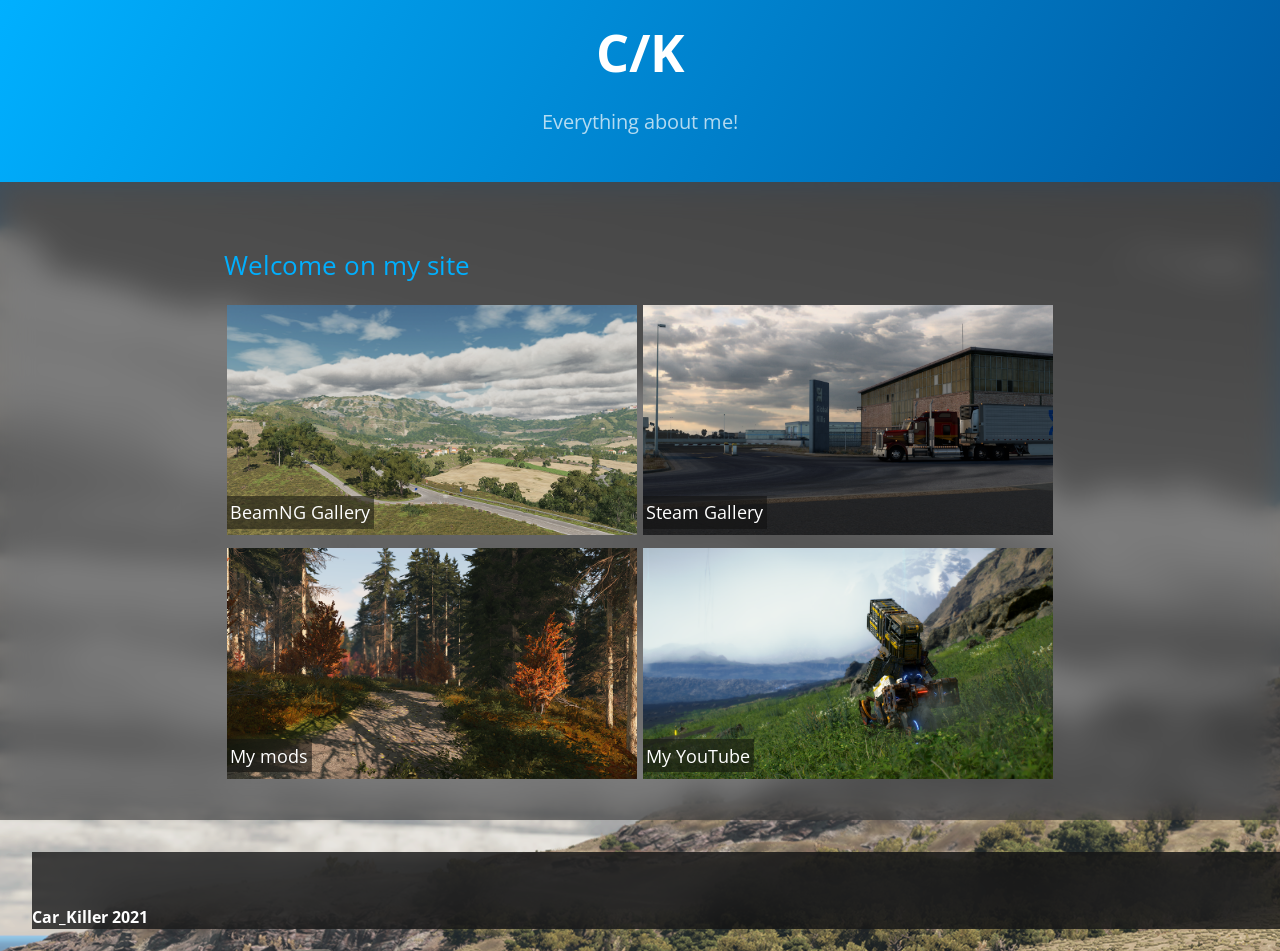
==== index.html @ ed6a1808 "Update index.html" ====
<!DOCTYPE html>
<html>

<head>
  <meta http-equiv="Content-Type" content="text/html; charset=UTF-8">
  <!-- Begin Jekyll SEO tag v2.5.0
   <script src="./main.js"></script>-->
  <title>Ｃ／Ｋ</title>
  <script type="application/ld+json">
    {
      "@type": "WebSite",
      "url": "https://przemekwolw.github.io/",
      "headline": "Welcome on my site (WIP)",
      "name": "przemekwolw.github.io",
      "@context": "http://schema.org"
    }
  </script>
  <!-- End Jekyll SEO tag -->
  <meta name="viewport" content="width=device-width, initial-scale=1">
  <meta name="theme-color" content="#157878">
  <link rel="stylesheet" href="./style.css">
</head>

<body style="background-image: url('screenshot_2021-02-10_12-44-31.png');">
  <section class="page-header">
    <h1 class="project-name" style="">C/K</h1>
    <h2 class="project-tagline">Everything about me!</h2>
  </section>
  <div class="py-5" style="background: #1f1f1f83; backdrop-filter: blur(15px) grayscale(100%);"
    <div class="container">
      <div class="row h-100">
        <div class="col-md-32">
          <section class="main-content">
            <h2 id="welcome-on-my-site-wip" style="">Welcome on my site</h2>
			<div class="gall">
            <div class="c1" style="">
              <a class="portfolio-item" target="_blank" href="https://imgur.com/gallery/5ykHV9K">
			  <div class="content-wrapper">
                <img class="img-fluid d-block" src="beamng.png" style="" alt="">
				<div class="text1">
				<h4 style="backdrop-filter: blur(25px); background-color:rgba(13, 13, 13, 0.5); padding:0.2rem 0.2rem;"class="w-25"><span style="color:white">BeamNG Gallery</span></h4>
				</div>
				</div>
              </a>
			  </div>
			  <div class="c2" style="">
              <a class="portfolio-item" target="_blank" href="https://steamcommunity.com/id/przemekwolw/screenshots/">
			  <div class="content-wrapper">
				<img class="img-fluid d-block" src="ats_20210221_112316_00.png" style="" alt="">
				<div class="text2">
					<h4 style="backdrop-filter: blur(25px); background-color:rgba(13, 13, 13, 0.5); padding:0.2rem 0.2rem;" class="w-24"><span style="color:white">Steam Gallery</span></h4>
			  </div>
			  </div>
			 </div>
			 </a>
			 <div class="c3" style="">
              <a class="portfolio-item" target="_blank" href="https://www.beamng.com/resources/authors/car_killer.27522/">
			  <div class="content-wrapper">
				<img class="img-fluid d-block" src="mods.png" style="" alt="">
				<div class="text3">
					<h4 style="backdrop-filter: blur(25px); background-color:rgba(13, 13, 13, 0.5); padding:0.2rem 0.2rem;" class="w-23"><span style="color:white">My mods</span></h4>
			  </div>
			  </div>
			 </div>
			 </a>
			 <div class="c4" style="">
              <a class="portfolio-item" target="_blank" href="https://www.youtube.com/carkiller">
			  <div class="content-wrapper">
				<img class="img-fluid d-block" src="Death%20Stranding%20Screenshot%202021.01.03%20-%2015.22.25.98.png" style="" alt="">
				<div class="text4">
					<h4 style="backdrop-filter: blur(25px); background-color:rgba(13, 13, 13, 0.5); padding:0.2rem 0.2rem;" class="w-22"><span style="color:white">My YouTube</span></h4>
			  </div>
			  </div>
			 </div>
			 </a>
			 </div>
            </div>
          </section>
        </div>
      </div>
    </div>
  </div>
  <div class="site-footer" style="backdrop-filter: blur(25px) grayscale(100%); background-color:rgba(13, 13, 13, 0.75);">
        <h4>Car_Killer 2021</h4>
      </div>
</body>

</html>
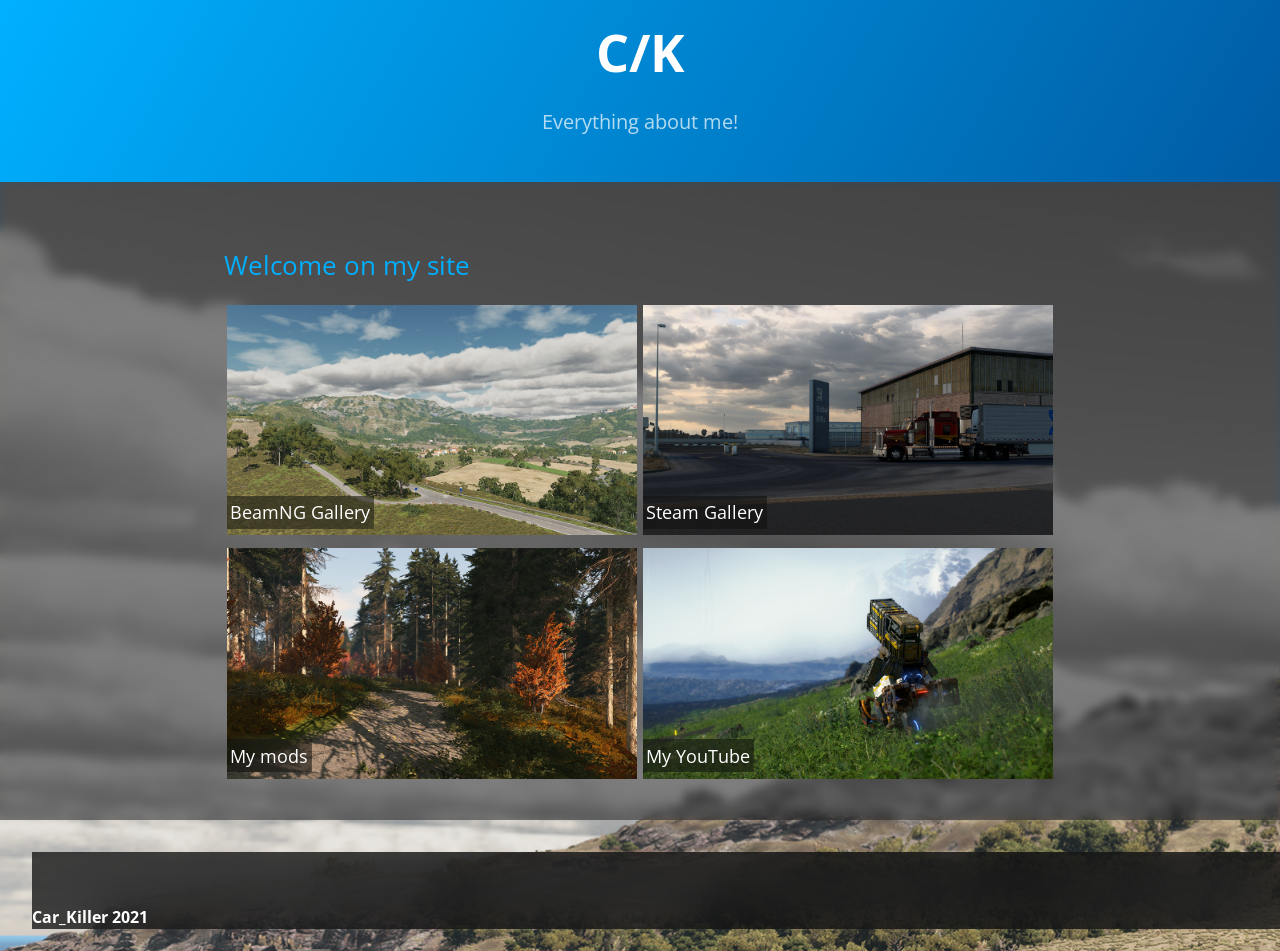
==== commit 2d558716: "Update index.html" ====
--- a/index.html
+++ b/index.html
@@ -26,7 +26,7 @@
     <h1 class="project-name" style="">C/K</h1>
     <h2 class="project-tagline">Everything about me!</h2>
   </section>
-  <div class="py-5" style="background: #1f1f1f83; backdrop-filter: blur(15px) grayscale(100%);"
+  <div class="py-5" style="background: #1f1f1f83; backdrop-filter: blur(5px) grayscale(100%);">
     <div class="container">
       <div class="row h-100">
         <div class="col-md-32">
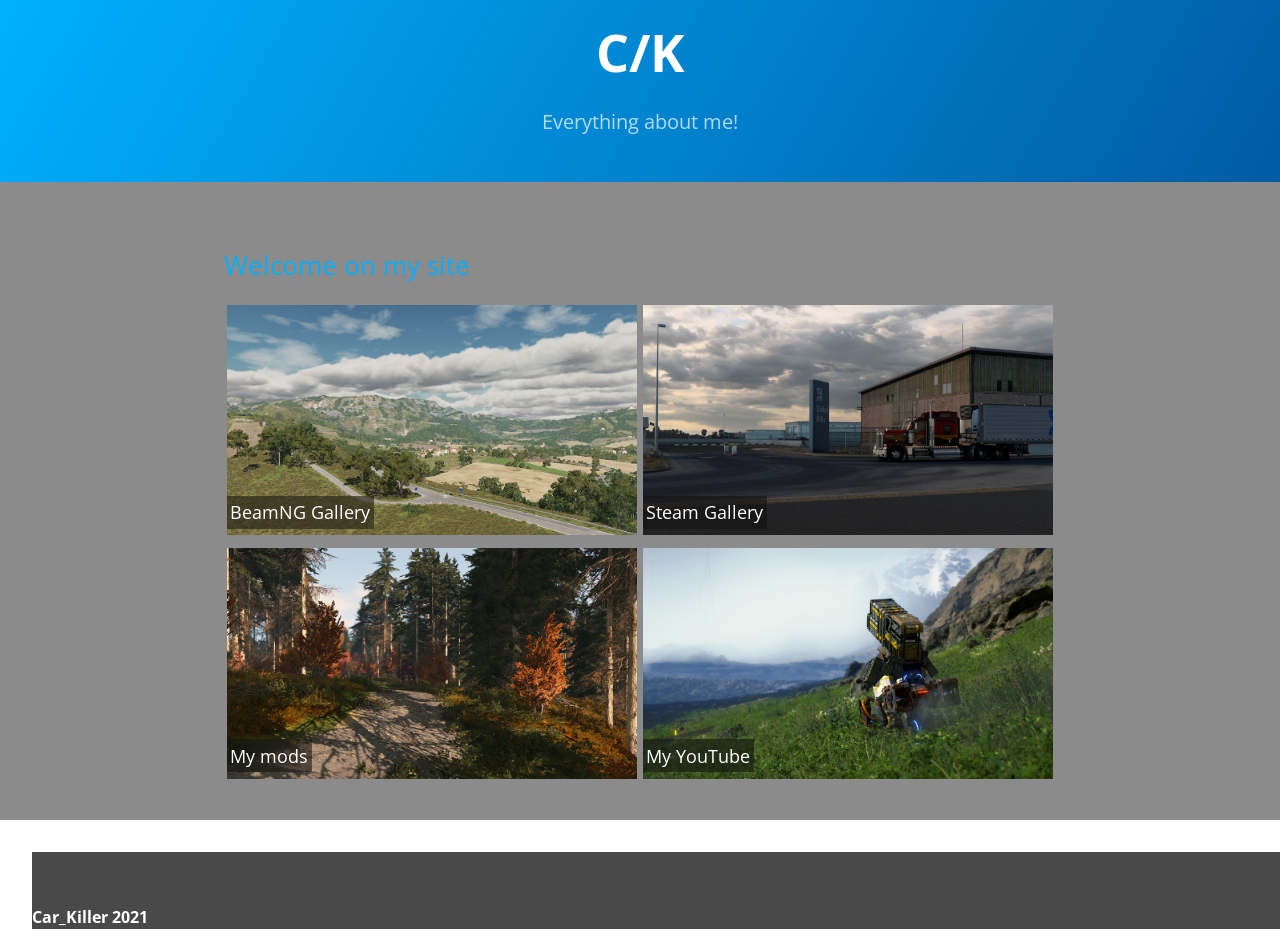
==== commit 0f813c7f: "Update index.html" ====
--- a/index.html
+++ b/index.html
@@ -21,12 +21,12 @@
   <link rel="stylesheet" href="./style.css">
 </head>
 
-<body style="background-image: url('screenshot_2021-02-10_12-44-31.png');">
+<body>
   <section class="page-header">
     <h1 class="project-name" style="">C/K</h1>
     <h2 class="project-tagline">Everything about me!</h2>
   </section>
-  <div class="py-5" style="background: #1f1f1f83; backdrop-filter: blur(5px) grayscale(100%);">
+  <div class="py-5" style="background-image: url('screenshot_2021-02-10_12-44-31.png'); background: #1f1f1f83; backdrop-filter: blur(5px) grayscale(100%);">
     <div class="container">
       <div class="row h-100">
         <div class="col-md-32">
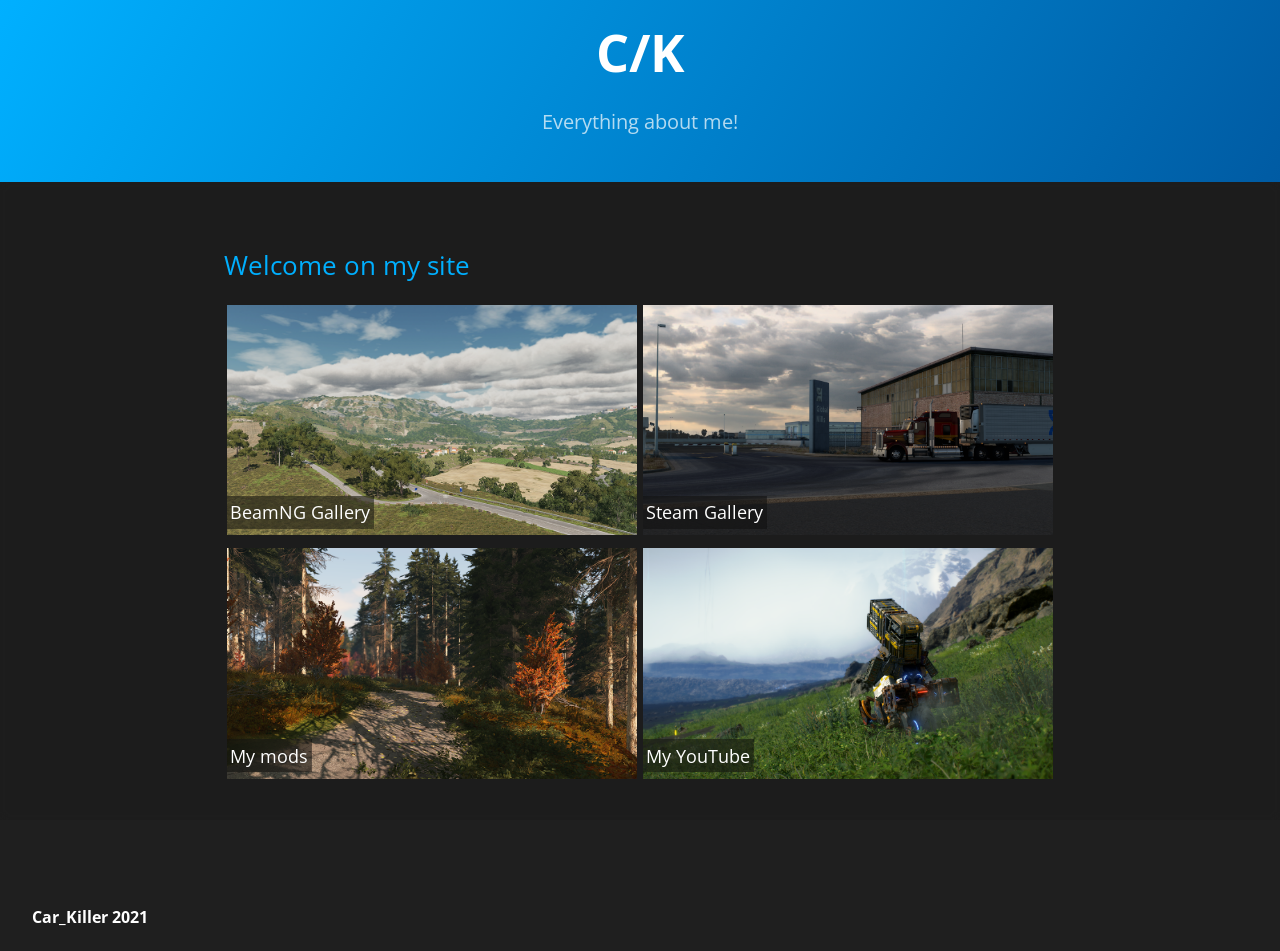
==== commit 7999fa79: "Update index.html" ====
--- a/index.html
+++ b/index.html
@@ -21,13 +21,13 @@
   <link rel="stylesheet" href="./style.css">
 </head>
 
-<body>
+<body style="background: #1f1f1f">
   <section class="page-header">
     <h1 class="project-name" style="">C/K</h1>
     <h2 class="project-tagline">Everything about me!</h2>
   </section>
   <div class="py-5" style="background-image: url('screenshot_2021-02-10_12-44-31.png'); background: #1f1f1f83; backdrop-filter: blur(5px) grayscale(100%);">
-    <div class="container">
+    <div class="container" style="background: #1f1f1f83; backdrop-filter: blur(5px) grayscale(100%);">
       <div class="row h-100">
         <div class="col-md-32">
           <section class="main-content">
@@ -80,7 +80,7 @@
       </div>
     </div>
   </div>
-  <div class="site-footer" style="backdrop-filter: blur(25px) grayscale(100%); background-color:rgba(13, 13, 13, 0.75);">
+  <div class="site-footer">
         <h4>Car_Killer 2021</h4>
       </div>
 </body>
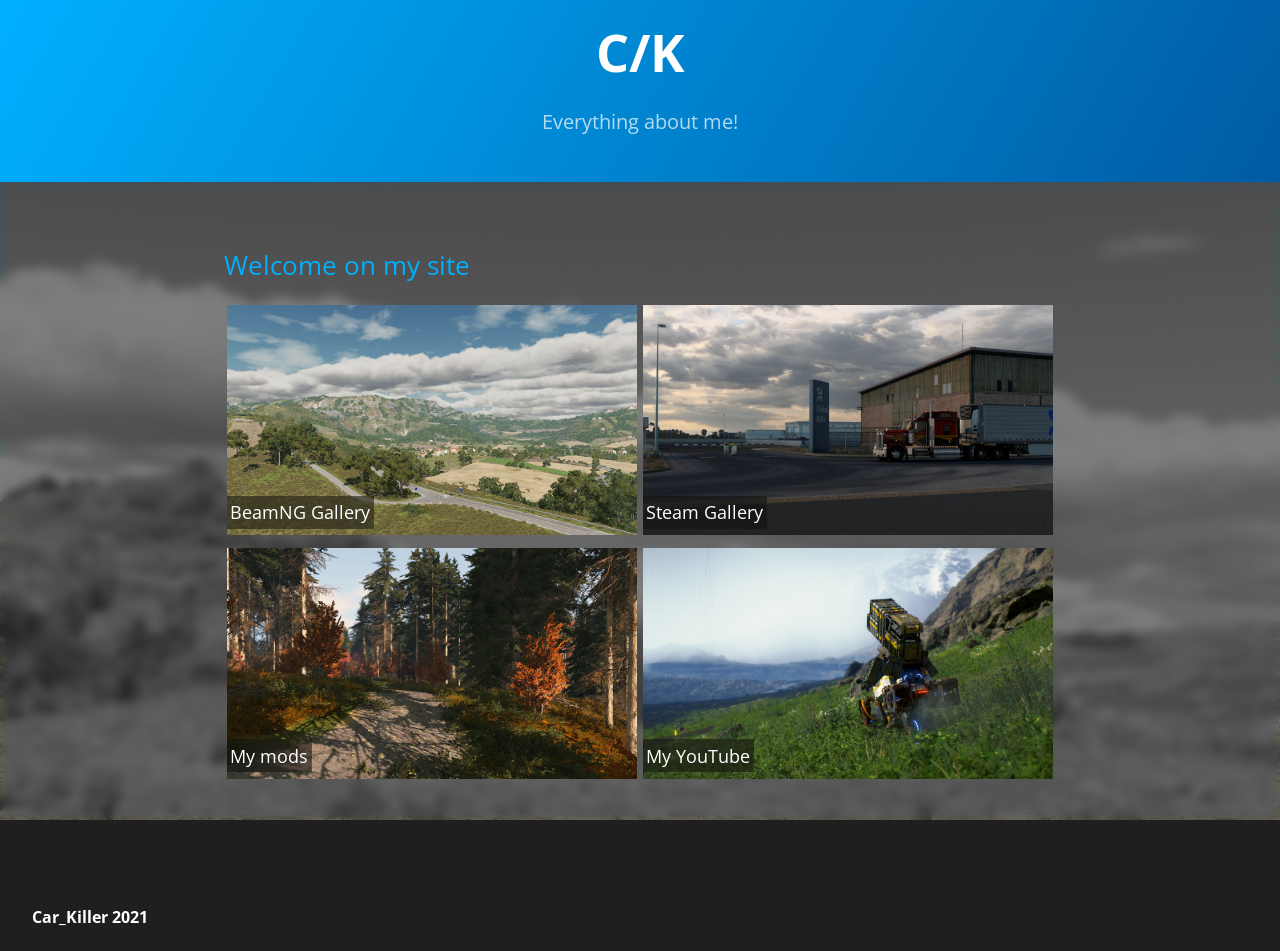
==== commit 5b7173c0: "Update index.html" ====
--- a/index.html
+++ b/index.html
@@ -26,7 +26,7 @@
     <h1 class="project-name" style="">C/K</h1>
     <h2 class="project-tagline">Everything about me!</h2>
   </section>
-  <div class="py-5" style="background-image: url('screenshot_2021-02-10_12-44-31.png'); background: #1f1f1f83; backdrop-filter: blur(5px) grayscale(100%);">
+  <div class="py-5" style="background-image: url('screenshot_2021-02-10_12-44-31.png'); background-position: center;">
     <div class="container" style="background: #1f1f1f83; backdrop-filter: blur(5px) grayscale(100%);">
       <div class="row h-100">
         <div class="col-md-32">
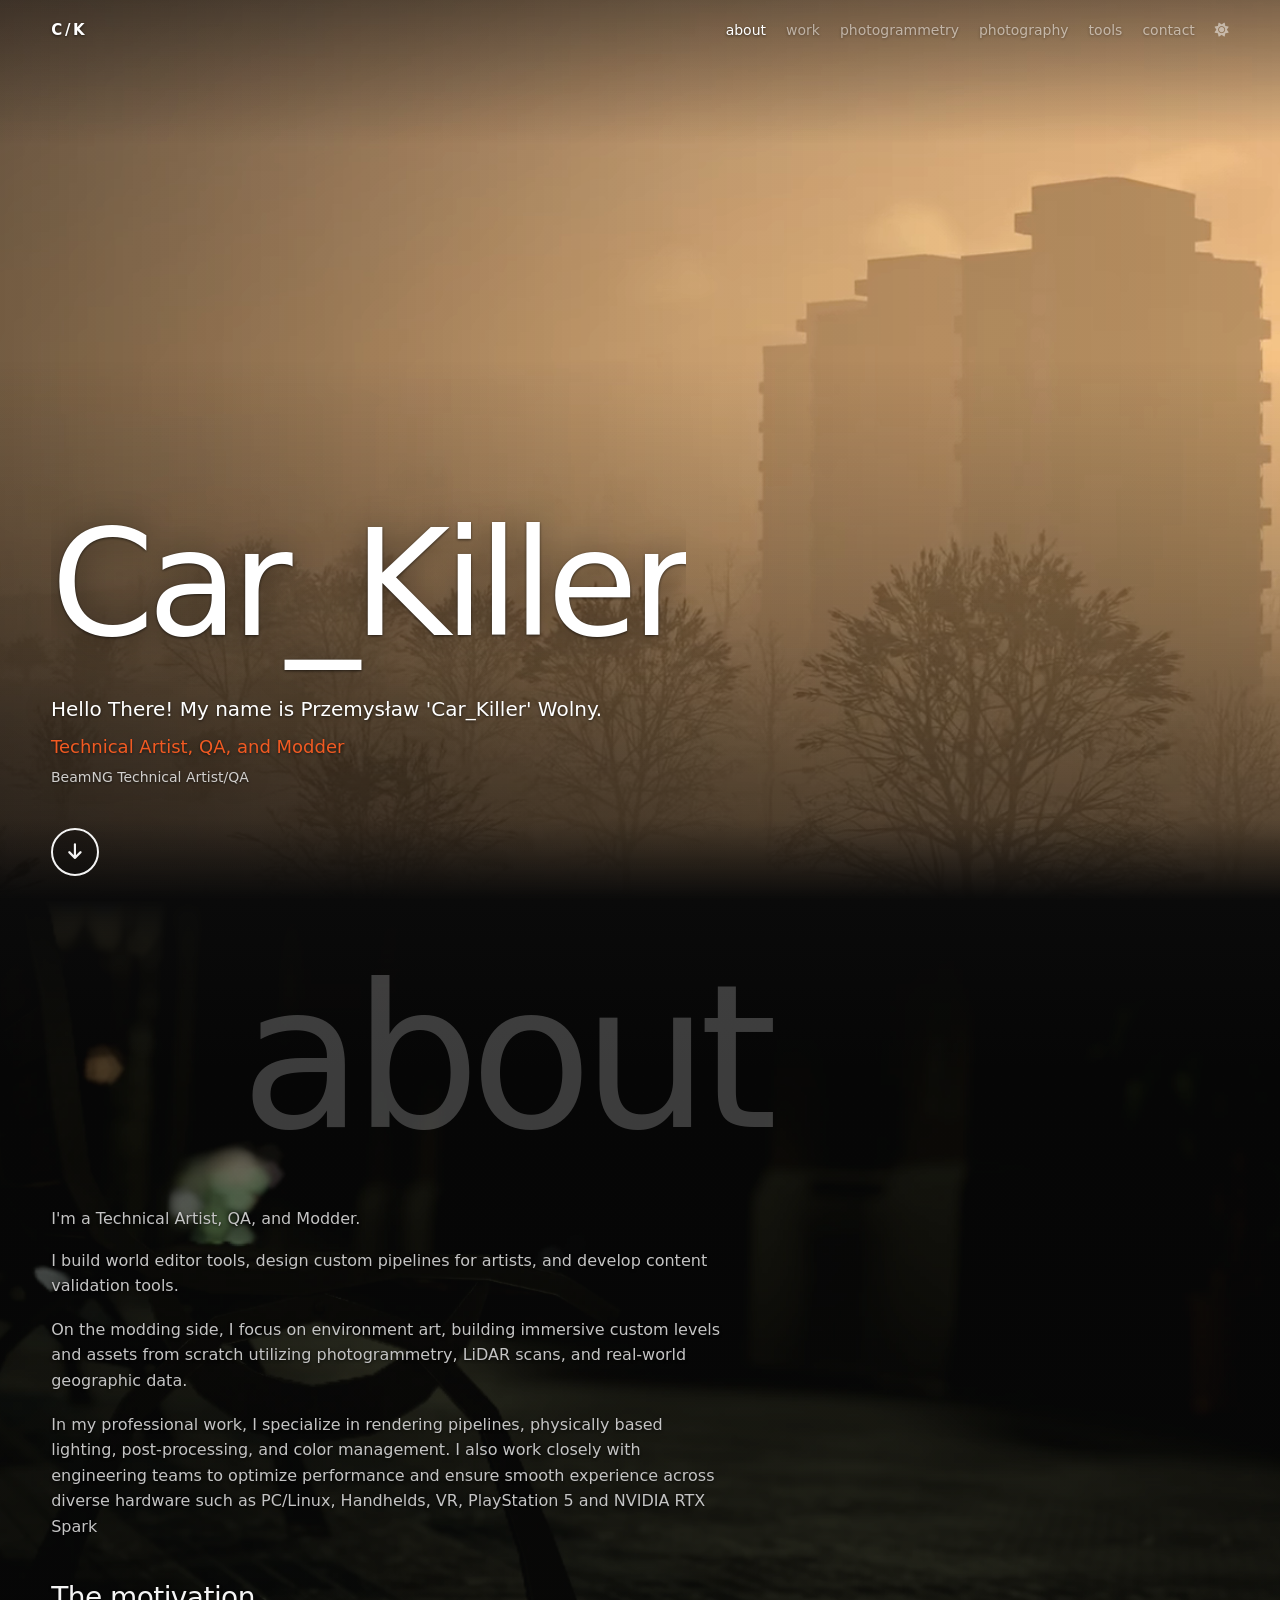
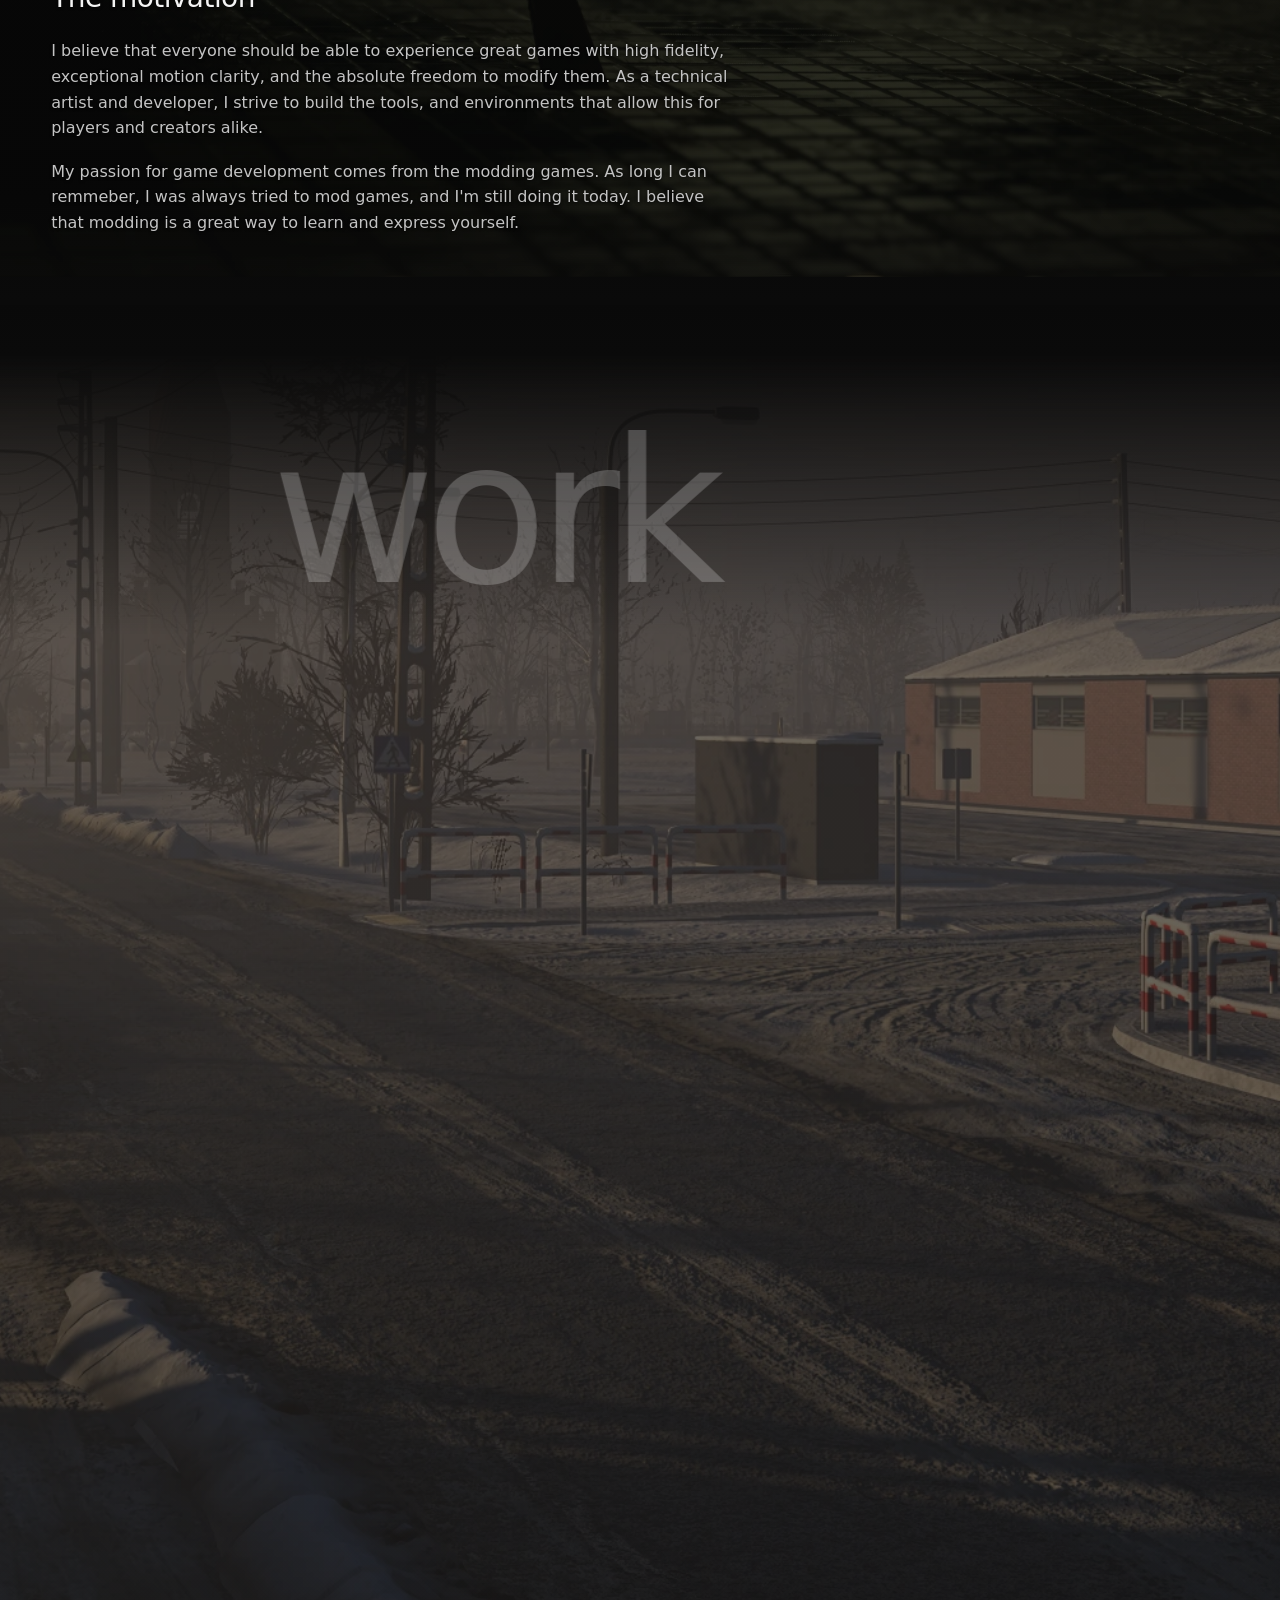
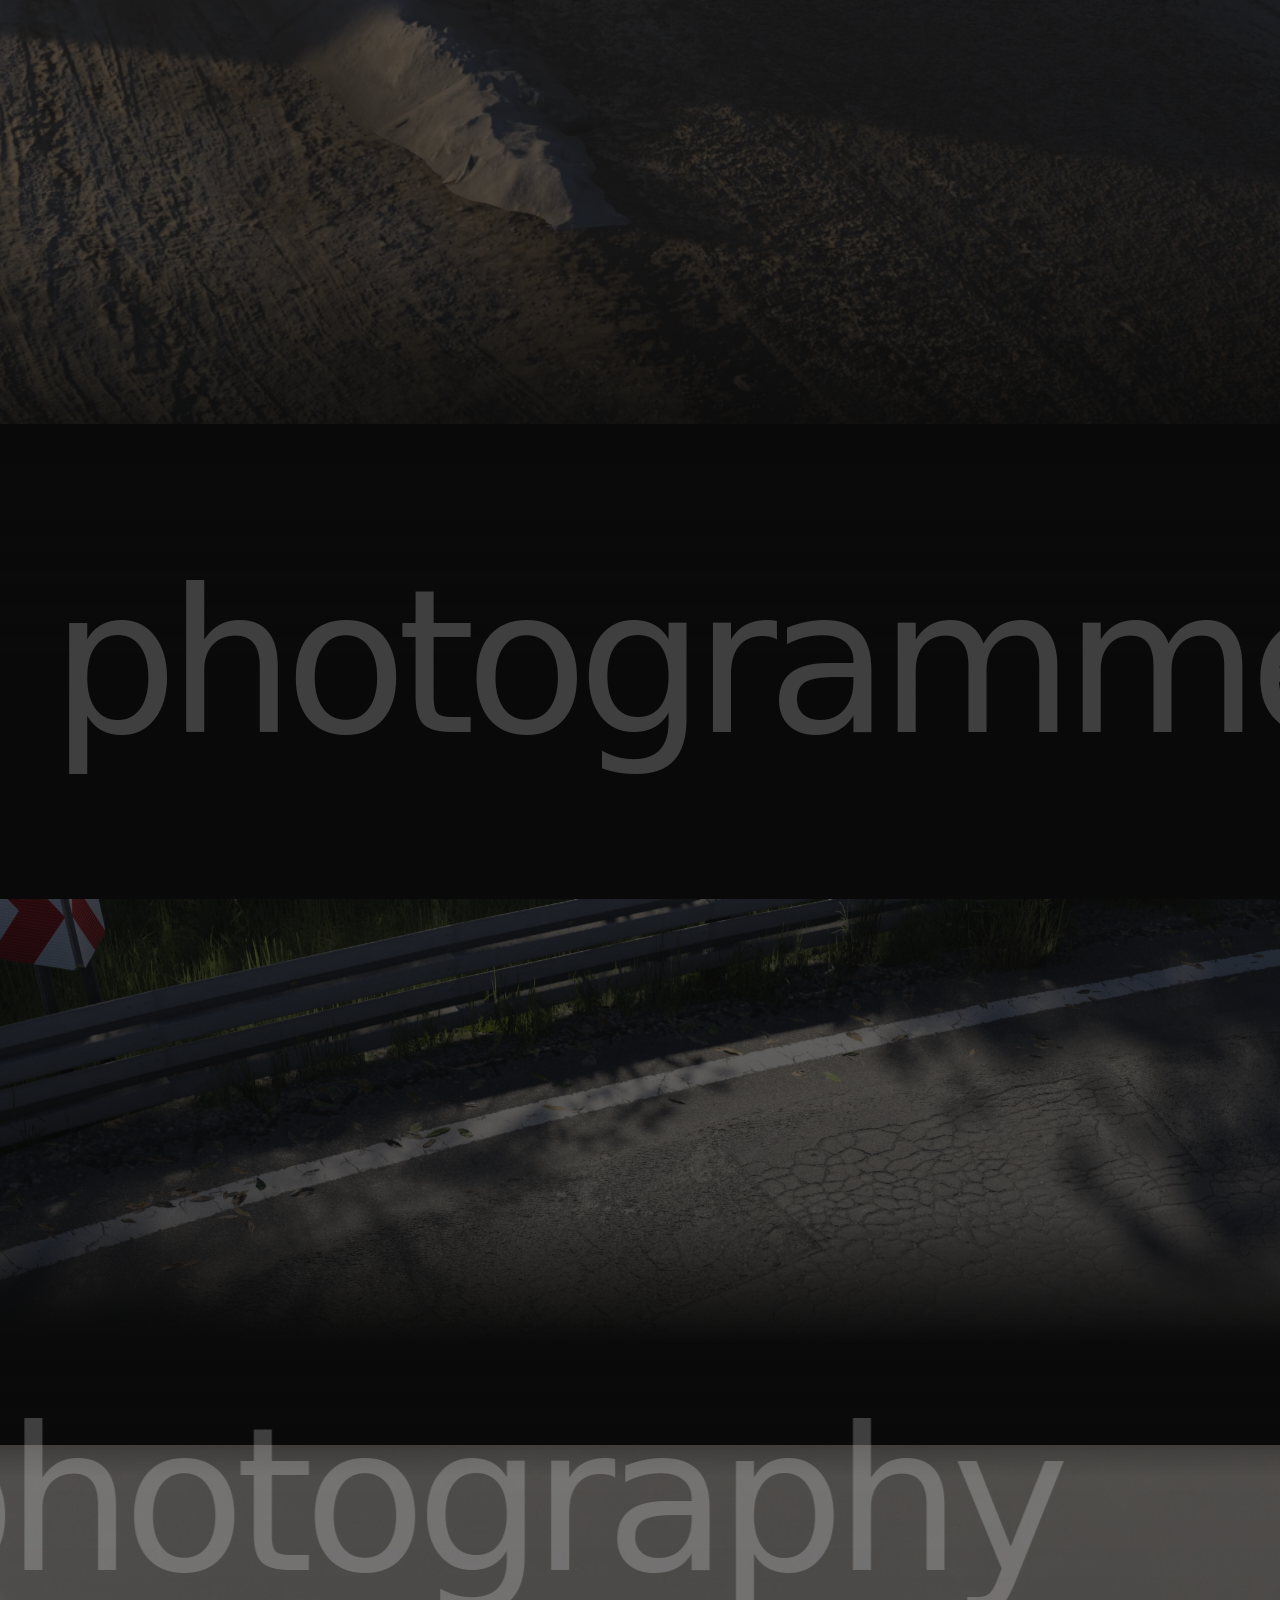
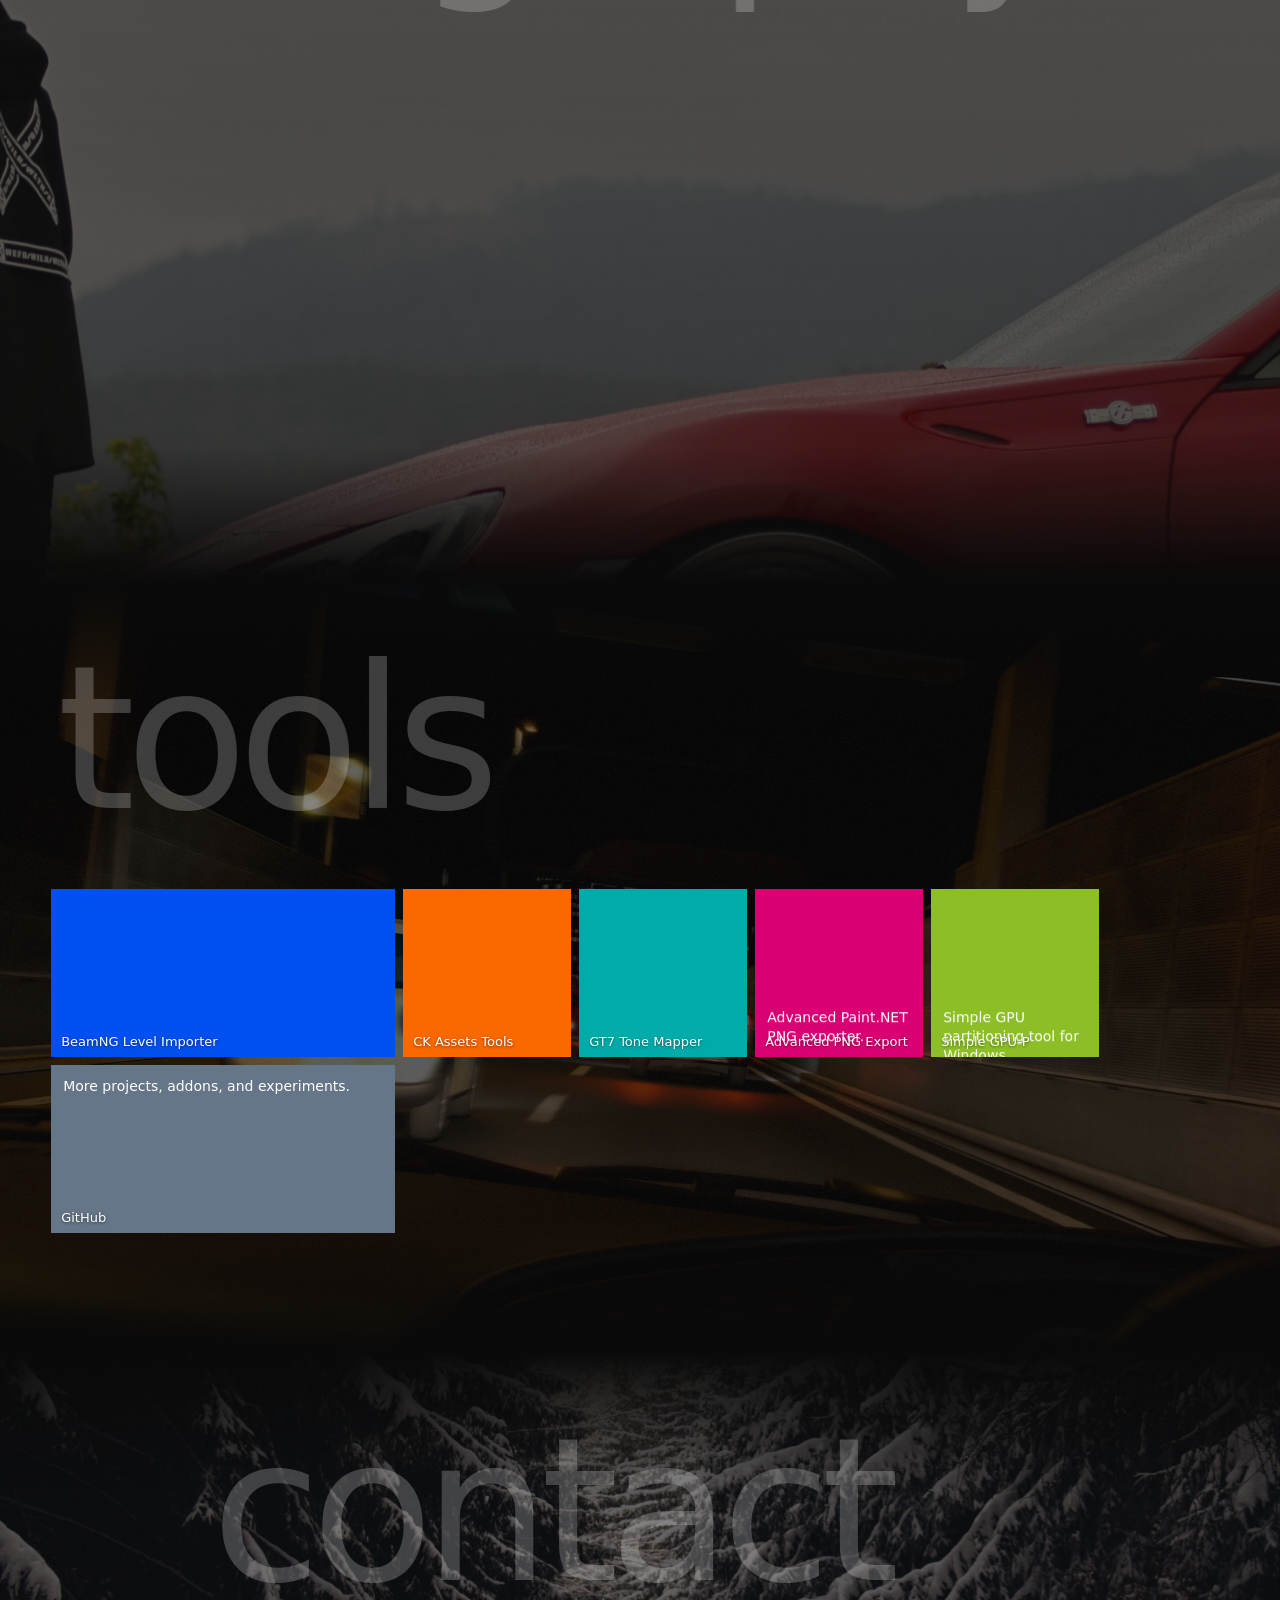
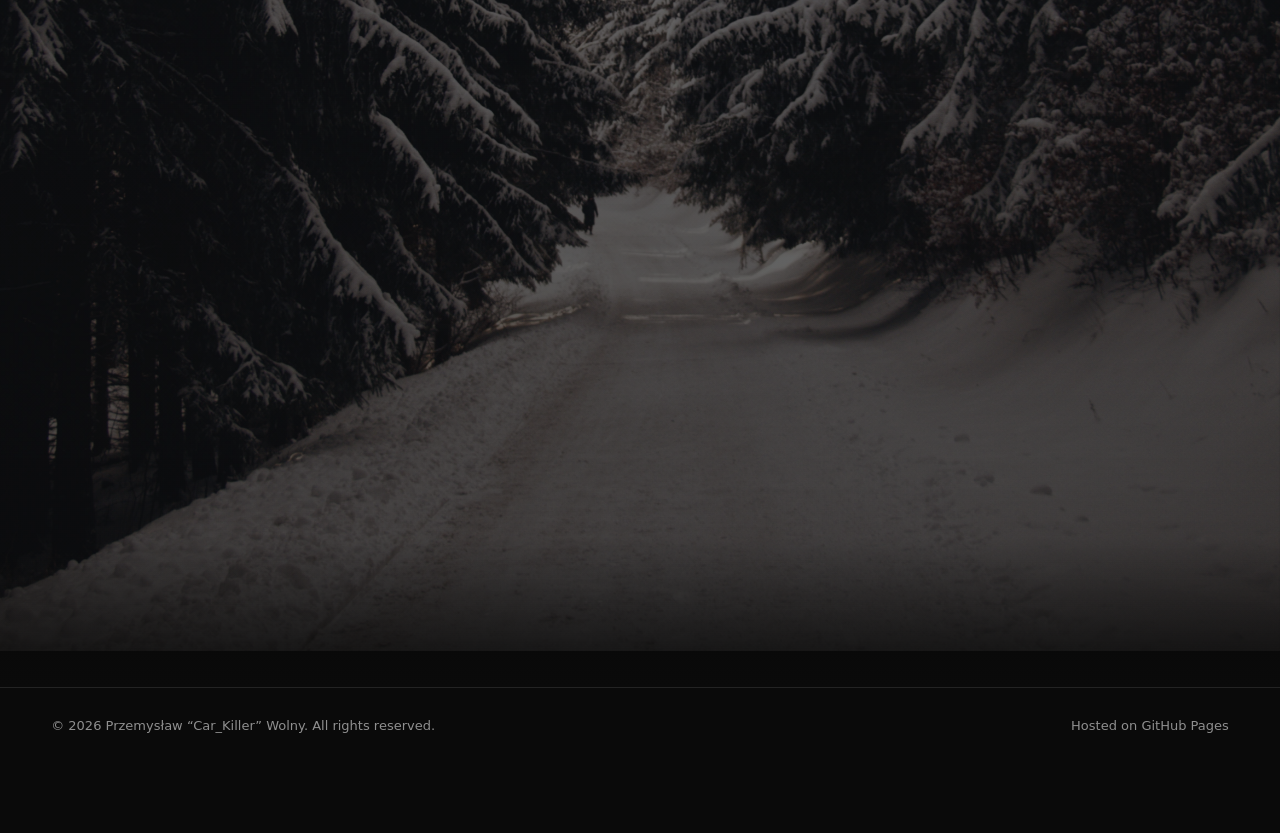
==== commit 875d9a85: "Update website" ====
--- a/index.html
+++ b/index.html
@@ -1,88 +1,33 @@
 <!DOCTYPE html>
-<html>
+<html lang="en">
 
 <head>
-  <meta http-equiv="Content-Type" content="text/html; charset=UTF-8">
-  <!-- Begin Jekyll SEO tag v2.5.0
-   <script src="./main.js"></script>-->
-  <title>Ｃ／Ｋ</title>
+  <meta charset="UTF-8">
+  <meta name="viewport" content="width=device-width, initial-scale=1.0, viewport-fit=cover">
+  <meta name="theme-color" content="#0a0a0a">
+  <title>Car_Killer - Przemysław Wolny</title>
+  <link rel="icon" type="image/svg+xml" href="data:image/svg+xml,<svg xmlns='http://www.w3.org/2000/svg' viewBox='0 0 100 100'><rect fill='%23f15a22' width='100' height='100'/><text x='50' y='54' font-family='Segoe UI,sans-serif' font-size='52' font-weight='600' fill='%23fff' text-anchor='middle'>C/K</text></svg>">
+  <meta name="description" content="Personal website of Car_Killer (C/K) - BeamNG.drive modder, developer, technical artist.">
   <script type="application/ld+json">
     {
+      "@context": "http://schema.org",
       "@type": "WebSite",
       "url": "https://przemekwolw.github.io/",
-      "headline": "Welcome on my site (WIP)",
       "name": "przemekwolw.github.io",
-      "@context": "http://schema.org"
+      "headline": "Car_Killer (C/K) Portfolio",
+      "author": { "@type": "Person", "name": "Car_Killer" }
     }
   </script>
-  <!-- End Jekyll SEO tag -->
-  <meta name="viewport" content="width=device-width, initial-scale=1">
-  <meta name="theme-color" content="#157878">
+  <link rel="stylesheet" href="https://cdnjs.cloudflare.com/ajax/libs/font-awesome/6.4.0/css/all.min.css">
   <link rel="stylesheet" href="./style.css">
 </head>
 
-<body style="background: #1f1f1f">
-  <section class="page-header">
-    <h1 class="project-name" style="">C/K</h1>
-    <h2 class="project-tagline">Everything about me!</h2>
-  </section>
-  <div class="py-5" style="background-image: url('screenshot_2021-02-10_12-44-31.png'); background-position: center;">
-    <div class="container" style="background: #1f1f1f83; backdrop-filter: blur(5px) grayscale(100%);">
-      <div class="row h-100">
-        <div class="col-md-32">
-          <section class="main-content">
-            <h2 id="welcome-on-my-site-wip" style="">Welcome on my site</h2>
-			<div class="gall">
-            <div class="c1" style="">
-              <a class="portfolio-item" target="_blank" href="https://imgur.com/gallery/5ykHV9K">
-			  <div class="content-wrapper">
-                <img class="img-fluid d-block" src="beamng.png" style="" alt="">
-				<div class="text1">
-				<h4 style="backdrop-filter: blur(25px); background-color:rgba(13, 13, 13, 0.5); padding:0.2rem 0.2rem;"class="w-25"><span style="color:white">BeamNG Gallery</span></h4>
-				</div>
-				</div>
-              </a>
-			  </div>
-			  <div class="c2" style="">
-              <a class="portfolio-item" target="_blank" href="https://steamcommunity.com/id/przemekwolw/screenshots/">
-			  <div class="content-wrapper">
-				<img class="img-fluid d-block" src="ats_20210221_112316_00.png" style="" alt="">
-				<div class="text2">
-					<h4 style="backdrop-filter: blur(25px); background-color:rgba(13, 13, 13, 0.5); padding:0.2rem 0.2rem;" class="w-24"><span style="color:white">Steam Gallery</span></h4>
-			  </div>
-			  </div>
-			 </div>
-			 </a>
-			 <div class="c3" style="">
-              <a class="portfolio-item" target="_blank" href="https://www.beamng.com/resources/authors/car_killer.27522/">
-			  <div class="content-wrapper">
-				<img class="img-fluid d-block" src="mods.png" style="" alt="">
-				<div class="text3">
-					<h4 style="backdrop-filter: blur(25px); background-color:rgba(13, 13, 13, 0.5); padding:0.2rem 0.2rem;" class="w-23"><span style="color:white">My mods</span></h4>
-			  </div>
-			  </div>
-			 </div>
-			 </a>
-			 <div class="c4" style="">
-              <a class="portfolio-item" target="_blank" href="https://www.youtube.com/carkiller">
-			  <div class="content-wrapper">
-				<img class="img-fluid d-block" src="Death%20Stranding%20Screenshot%202021.01.03%20-%2015.22.25.98.png" style="" alt="">
-				<div class="text4">
-					<h4 style="backdrop-filter: blur(25px); background-color:rgba(13, 13, 13, 0.5); padding:0.2rem 0.2rem;" class="w-22"><span style="color:white">My YouTube</span></h4>
-			  </div>
-			  </div>
-			 </div>
-			 </a>
-			 </div>
-            </div>
-          </section>
-        </div>
-      </div>
-    </div>
-  </div>
-  <div class="site-footer">
-        <h4>Car_Killer 2021</h4>
-      </div>
+<body>
+
+  <header class="topnav" id="topnav"></header>
+  <main id="page"></main>
+  <footer class="footer" id="footer"></footer>
+
+  <script src="./app.js"></script>
 </body>
-
 </html>
--- a/style.css
+++ b/style.css
@@ -0,0 +1,589 @@
+@font-face {
+  font-family: "Site UI";
+  font-style: normal;
+  font-weight: 200;
+  src: local("Segoe UI Light"), local("SegoeUI-Light"), local("Noto Sans ExtraLight"), local("Roboto Light");
+}
+
+@font-face {
+  font-family: "Site UI";
+  font-style: normal;
+  font-weight: 300;
+  src: local("Segoe UI Semilight"), local("SegoeUI-Semilight"), local("Segoe UI SemiLight"), local("Noto Sans Light"), local("Roboto Light");
+}
+
+@font-face {
+  font-family: "Site UI";
+  font-style: normal;
+  font-weight: 400;
+  src: local("SegoeUI"), local("Noto Sans Regular"), local("Roboto");
+}
+
+@font-face {
+  font-family: "Site UI";
+  font-style: normal;
+  font-weight: 600;
+  src: local("SegoeUI-SemiBold"), local("Segoe UI Semibold"), local("Segoe UI SemiBold"), local("Noto Sans SemiBold"), local("Roboto Medium");
+}
+
+:root {
+  --accent: #f15a22;
+  --bg: #0a0a0a;
+  --bg-rgb: 10, 10, 10;
+  --text: #f4f4f4;
+  --dim: #c4c4c4;
+  --mute: #8f8f8f;
+  --line: rgba(255, 255, 255, 0.1);
+  --pano: rgba(255, 255, 255, 0.22);
+  --surface: #161616;
+  --veil: 0.6;
+  --veil-2: 0.68;
+  --text-shadow: 0 1px 3px rgba(0, 0, 0, 0.7);
+  --cobalt: #0050ef;
+  --orange: #fa6800;
+  --teal: #00aba9;
+  --magenta: #d80073;
+  --lime: #8cbf26;
+  --steel: #647687;
+  --pad: clamp(20px, 4vw, 56px);
+  --font: "Site UI", system-ui, sans-serif;
+  --ease: cubic-bezier(0.1, 0.9, 0.2, 1);
+}
+
+[data-theme="light"] {
+  --bg: #ffffff;
+  --bg-rgb: 255, 255, 255;
+  --text: #111111;
+  --dim: #3a3a3a;
+  --mute: #6b6b6b;
+  --line: rgba(0, 0, 0, 0.12);
+  --pano: rgba(0, 0, 0, 0.16);
+  --surface: #e6e6e6;
+  --veil: 0.74;
+  --veil-2: 0.82;
+  --text-shadow: 0 0 6px rgba(255, 255, 255, 0.9);
+}
+
+*,
+*::before,
+*::after { box-sizing: border-box; margin: 0; padding: 0; }
+
+html {
+  scroll-behavior: smooth;
+  scroll-padding-top: 72px;
+  background: var(--bg);
+  color: var(--text);
+}
+
+body {
+  font-family: var(--font);
+  font-weight: 300;
+  font-synthesis: none;
+  line-height: 1.6;
+  background: var(--bg);
+  overflow-x: hidden;
+}
+
+img { display: block; max-width: 100%; }
+a { color: inherit; text-decoration: none; }
+::selection { background: var(--accent); color: #fff; }
+
+.topnav {
+  position: fixed;
+  top: 0;
+  left: 0;
+  right: 0;
+  z-index: 20;
+  display: flex;
+  align-items: center;
+  justify-content: space-between;
+  padding: 18px var(--pad);
+  color: var(--text);
+  text-shadow: var(--text-shadow);
+  transition: color 0.3s ease;
+}
+
+.topnav.on-hero {
+  color: #fff;
+  text-shadow: 0 1px 3px rgba(0, 0, 0, 0.6);
+}
+
+.nav-mark {
+  font-size: 15px;
+  font-weight: 600;
+  letter-spacing: 0.18em;
+}
+
+.nav-links { display: flex; gap: 20px; }
+
+.nav-links a,
+.theme-toggle {
+  font-size: 14px;
+  font-weight: 400;
+  opacity: 0.5;
+  transition: opacity 0.2s ease, box-shadow 0.35s var(--ease);
+}
+
+.nav-links a:hover,
+.theme-toggle:hover { opacity: 0.85; }
+
+.theme-toggle {
+  border: 0;
+  background: none;
+  color: inherit;
+  cursor: pointer;
+}
+
+.nav-links a.is-active {
+  opacity: 1;
+  box-shadow: inset 0 -2px 0 var(--accent);
+}
+
+.hero {
+  position: relative;
+  min-height: 100vh;
+  min-height: 100dvh;
+  display: flex;
+  align-items: flex-end;
+  padding: 120px var(--pad) 112px;
+  overflow: hidden;
+}
+
+.hero-media {
+  position: absolute;
+  inset: -10% 0;
+  z-index: 0;
+  background: #000;
+  will-change: transform;
+}
+
+.hero-video {
+  width: 100%;
+  height: 100%;
+  object-fit: cover;
+  opacity: 0;
+}
+
+.hero-video.is-in { opacity: 1; transition: opacity 1.1s ease; }
+
+.hero-shade {
+  position: absolute;
+  inset: 0;
+  background: linear-gradient(to right, rgba(10, 10, 10, 0.45) 0%, rgba(10, 10, 10, 0.15) 55%, transparent 100%);
+}
+
+.hero::after {
+  content: "";
+  position: absolute;
+  inset: 0;
+  z-index: 0;
+  pointer-events: none;
+  background:
+    linear-gradient(to top, var(--bg) 0%, transparent 9%),
+    linear-gradient(to bottom, rgba(10, 10, 10, 0.45) 0%, transparent 16%),
+    linear-gradient(to top, rgba(10, 10, 10, 0.55) 9%, rgba(10, 10, 10, 0.3) 30%, transparent 60%);
+}
+
+.hero-copy {
+  position: relative;
+  z-index: 1;
+  max-width: 1100px;
+  color: #fff;
+  text-shadow: 0 1px 3px rgba(0, 0, 0, 0.6), 0 0 32px rgba(0, 0, 0, 0.35);
+  will-change: transform, opacity;
+}
+
+.hero-name {
+  font-size: clamp(56px, 12vw, 148px);
+  font-weight: 200;
+  letter-spacing: -0.045em;
+  line-height: 1.05;
+  padding-bottom: 0.06em;
+  overflow-x: clip;
+}
+
+.hero-name span {
+  display: inline-block;
+  transform: translateX(48px);
+  opacity: 0;
+}
+
+.hero-hello {
+  margin-top: 22px;
+  font-size: clamp(16px, 2vw, 20px);
+  max-width: 640px;
+}
+
+.hero-roles {
+  margin-top: 8px;
+  color: var(--accent);
+  font-size: 18px;
+}
+
+.hero-place {
+  margin-top: 4px;
+  color: rgba(255, 255, 255, 0.78);
+  font-size: 14px;
+}
+
+.band {
+  position: relative;
+  padding: 48px var(--pad) 120px;
+  overflow: hidden;
+  isolation: isolate;
+}
+
+.band-bg {
+  position: absolute;
+  inset: -25% 0;
+  z-index: -2;
+  background-image: var(--bg-img);
+  background-size: cover;
+  background-position: center;
+  will-change: transform;
+}
+
+.band::before {
+  content: "";
+  position: absolute;
+  inset: 0;
+  z-index: -1;
+  pointer-events: none;
+  background: linear-gradient(to bottom, var(--bg) 0%, rgba(var(--bg-rgb), var(--veil)) 16%, rgba(var(--bg-rgb), var(--veil-2)) 84%, var(--bg) 100%);
+}
+
+.band-body,
+.sheet-copy,
+.contact-links { text-shadow: var(--text-shadow); }
+
+.band-head {
+  overflow-x: clip;
+  margin: 0 calc(var(--pad) * -1) 24px;
+  padding: 0 var(--pad);
+}
+
+.pano-word {
+  display: inline-block;
+  font-size: clamp(72px, 16vw, 200px);
+  font-weight: 200;
+  letter-spacing: -0.05em;
+  line-height: 1.1;
+  padding-bottom: 0.08em;
+  color: var(--pano);
+  white-space: nowrap;
+  user-select: none;
+  will-change: transform;
+}
+
+.band-body,
+.sheets,
+.tool-row,
+.contact-links {
+  max-width: 1080px;
+}
+
+.prose { display: flex; flex-direction: column; gap: 18px; max-width: 680px; }
+
+.lead {
+  font-size: clamp(22px, 3vw, 32px);
+  font-weight: 300;
+  line-height: 1.35;
+  color: var(--text);
+}
+
+.prose p, .sheet-copy p { color: var(--dim); font-size: 16px; }
+
+.subhead {
+  margin-top: 18px;
+  font-size: 28px;
+  font-weight: 200;
+  letter-spacing: -0.02em;
+  color: var(--text);
+}
+
+.sheets { display: flex; flex-direction: column; gap: 72px; }
+
+.sheet {
+  display: grid;
+  grid-template-columns: minmax(240px, 1.15fr) minmax(260px, 0.85fr);
+  gap: 36px;
+  align-items: start;
+}
+
+.sheet-figure {
+  position: relative;
+  display: block;
+  overflow: hidden;
+  background: var(--surface);
+  aspect-ratio: 16 / 10;
+  transition: transform 0.3s var(--ease);
+}
+
+.slide {
+  position: absolute;
+  inset: 0;
+}
+
+.sheet-figure img {
+  width: 100%;
+  height: 100%;
+  object-fit: cover;
+  object-position: center;
+}
+
+.fig-cap {
+  position: absolute;
+  z-index: 1;
+  left: 12px;
+  bottom: 12px;
+  font-size: 12px;
+  letter-spacing: 0.04em;
+  color: #fff;
+  background: rgba(0, 0, 0, 0.55);
+  padding: 4px 8px;
+}
+
+.sheet-copy .sheet-kicker {
+  font-size: 12px;
+  letter-spacing: 0.16em;
+  text-transform: uppercase;
+  color: var(--accent);
+  margin-bottom: 8px;
+}
+
+.sheet-copy h3 {
+  font-size: clamp(26px, 3vw, 36px);
+  font-weight: 200;
+  letter-spacing: -0.03em;
+  line-height: 1.1;
+  margin-bottom: 14px;
+}
+
+.meta { margin-top: 22px; border-top: 1px solid var(--line); }
+
+.meta > div {
+  display: grid;
+  grid-template-columns: 110px 1fr;
+  gap: 12px;
+  padding: 10px 0;
+  border-bottom: 1px solid var(--line);
+  font-size: 14px;
+}
+
+.meta dt { color: var(--mute); }
+.meta a { color: var(--accent); }
+.meta a:hover { color: var(--text); }
+
+.repo-index {
+  list-style: none;
+  margin-top: 22px;
+  display: flex;
+  flex-direction: column;
+}
+
+.repo-index li {
+  display: grid;
+  grid-template-columns: minmax(140px, 0.7fr) 1fr;
+  gap: 12px;
+  padding: 10px 0;
+  border-bottom: 1px solid var(--line);
+  font-size: 14px;
+}
+
+.repo-index a { color: var(--text); }
+.repo-index a:hover { color: var(--accent); }
+.repo-index span { color: var(--mute); }
+
+.tool-row {
+  --u: 80px;
+  display: grid;
+  grid-template-columns: repeat(auto-fill, var(--u));
+  grid-auto-rows: var(--u);
+  grid-auto-flow: dense;
+  gap: 8px;
+}
+
+.tool-block {
+  position: relative;
+  overflow: hidden;
+  color: #fff;
+  transform-origin: left center;
+  transition: transform 0.3s var(--ease);
+}
+
+.tile-small { grid-column: span 1; grid-row: span 1; }
+.tile-medium { grid-column: span 2; grid-row: span 2; }
+.tile-wide { grid-column: span 4; grid-row: span 2; }
+
+.tile-face {
+  position: absolute;
+  inset: 0;
+  display: grid;
+  place-items: center;
+  background: inherit;
+}
+
+.tile-face i { font-size: 44px; }
+
+.tile-image {
+  background-size: cover;
+  background-position: center;
+}
+
+.tile-text {
+  place-items: start;
+  padding: 12px 12px 36px;
+}
+
+.tile-text p {
+  display: -webkit-box;
+  -webkit-box-orient: vertical;
+  -webkit-line-clamp: 4;
+  line-clamp: 4;
+  overflow: hidden;
+  font-size: 14px;
+  font-weight: 300;
+  line-height: 1.35;
+}
+
+.tool-block::after {
+  content: "";
+  position: absolute;
+  inset: 0;
+  z-index: 1;
+  box-shadow: inset 0 0 0 3px #fff;
+  background: rgba(255, 255, 255, 0.14);
+  opacity: 0;
+  pointer-events: none;
+  transition: opacity 0.15s ease;
+}
+
+.tool-block:hover::after { opacity: 1; }
+
+.tile-name {
+  position: absolute;
+  z-index: 2;
+  left: 10px;
+  right: 10px;
+  bottom: 8px;
+  font-size: 13px;
+  font-weight: 400;
+  line-height: 1.2;
+  white-space: nowrap;
+  overflow: hidden;
+  text-overflow: ellipsis;
+  text-shadow: 0 1px 3px rgba(0, 0, 0, 0.5);
+}
+
+.tool-cobalt { background: var(--cobalt); }
+.tool-orange { background: var(--orange); }
+.tool-teal { background: var(--teal); }
+.tool-magenta { background: var(--magenta); }
+.tool-lime { background: var(--lime); }
+.tool-steel { background: var(--steel); }
+
+.contact-links {
+  list-style: none;
+  display: flex;
+  flex-direction: column;
+}
+
+.contact-links a {
+  display: block;
+  font-size: clamp(36px, 7vw, 84px);
+  font-weight: 200;
+  letter-spacing: -0.04em;
+  line-height: 1.05;
+  border-bottom: 1px solid var(--line);
+  padding: 6px 0;
+  transition: color 0.2s ease, padding-left 0.35s var(--ease), transform 0.3s var(--ease);
+}
+
+.contact-links a:hover {
+  color: var(--accent);
+  padding-left: 18px;
+}
+
+.footer {
+  display: flex;
+  justify-content: space-between;
+  gap: 16px;
+  flex-wrap: wrap;
+  padding: 28px var(--pad) 96px;
+  border-top: 1px solid var(--line);
+  color: var(--mute);
+  font-size: 13px;
+}
+
+.footer a:hover { color: var(--accent); }
+
+[data-reveal] { opacity: 0; }
+
+.next-page {
+  position: fixed;
+  left: var(--pad);
+  bottom: 24px;
+  z-index: 20;
+  width: 48px;
+  height: 48px;
+  display: grid;
+  place-items: center;
+  border: 2px solid var(--text);
+  border-radius: 50%;
+  background: rgba(var(--bg-rgb), 0.35);
+  color: var(--text);
+  font-size: 18px;
+  cursor: pointer;
+  transition: background 0.1s ease, color 0.1s ease, transform 0.2s var(--ease);
+}
+
+.next-page i { transition: transform 0.4s var(--ease); }
+.next-page.is-up i { transform: rotate(180deg); }
+.next-page:hover { background: rgba(var(--bg-rgb), 0.6); }
+.next-page:active { background: var(--text); color: var(--bg); transform: scale(0.92); }
+.next-page:focus-visible { outline: 2px solid var(--accent); outline-offset: 3px; }
+
+@media (max-width: 860px) {
+  .sheet,
+  .repo-index li { grid-template-columns: 1fr; }
+
+  .hero { padding-bottom: 96px; }
+}
+
+@media (max-width: 640px) {
+  .nav-links { gap: 12px; }
+  .nav-links a { font-size: 12px; }
+  .nav-links a[data-nav="photography"] { display: none; }
+
+  .tool-row {
+    --u: calc((100vw - 2 * var(--pad) - 3 * 8px) / 4);
+    grid-template-columns: repeat(4, 1fr);
+  }
+
+  .tile-face i { font-size: 36px; }
+}
+
+@media (prefers-reduced-motion: reduce) {
+  html { scroll-behavior: auto; }
+
+  .hero-name span,
+  .hero-video,
+  [data-reveal] {
+    opacity: 1 !important;
+    transform: none !important;
+    transition: none !important;
+  }
+
+  .pano-word,
+  .band-bg,
+  .hero-media,
+  .hero-copy { transform: none !important; }
+
+  .sheet-figure,
+  .sheet-figure img,
+  .tool-block,
+  .tool-block::after,
+  .contact-links a,
+  .next-page,
+  .next-page i { transition: none; }
+}
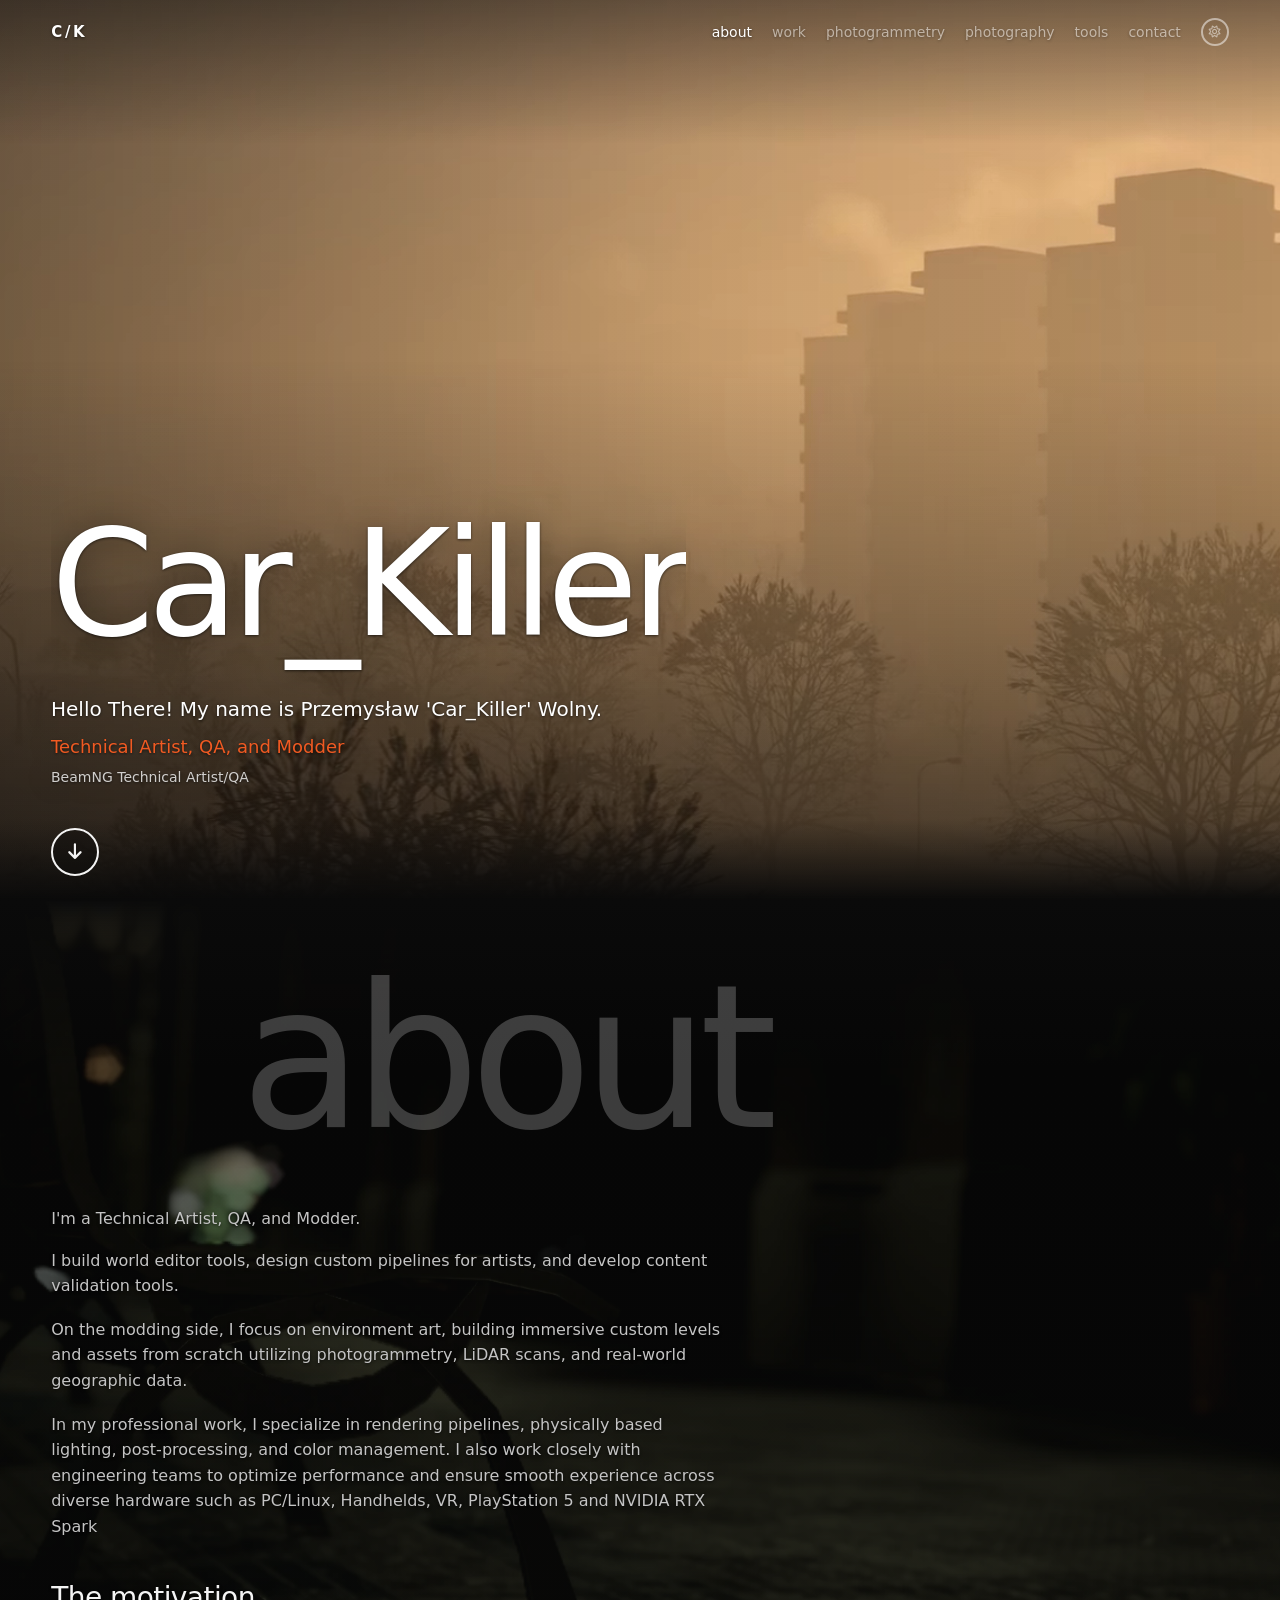
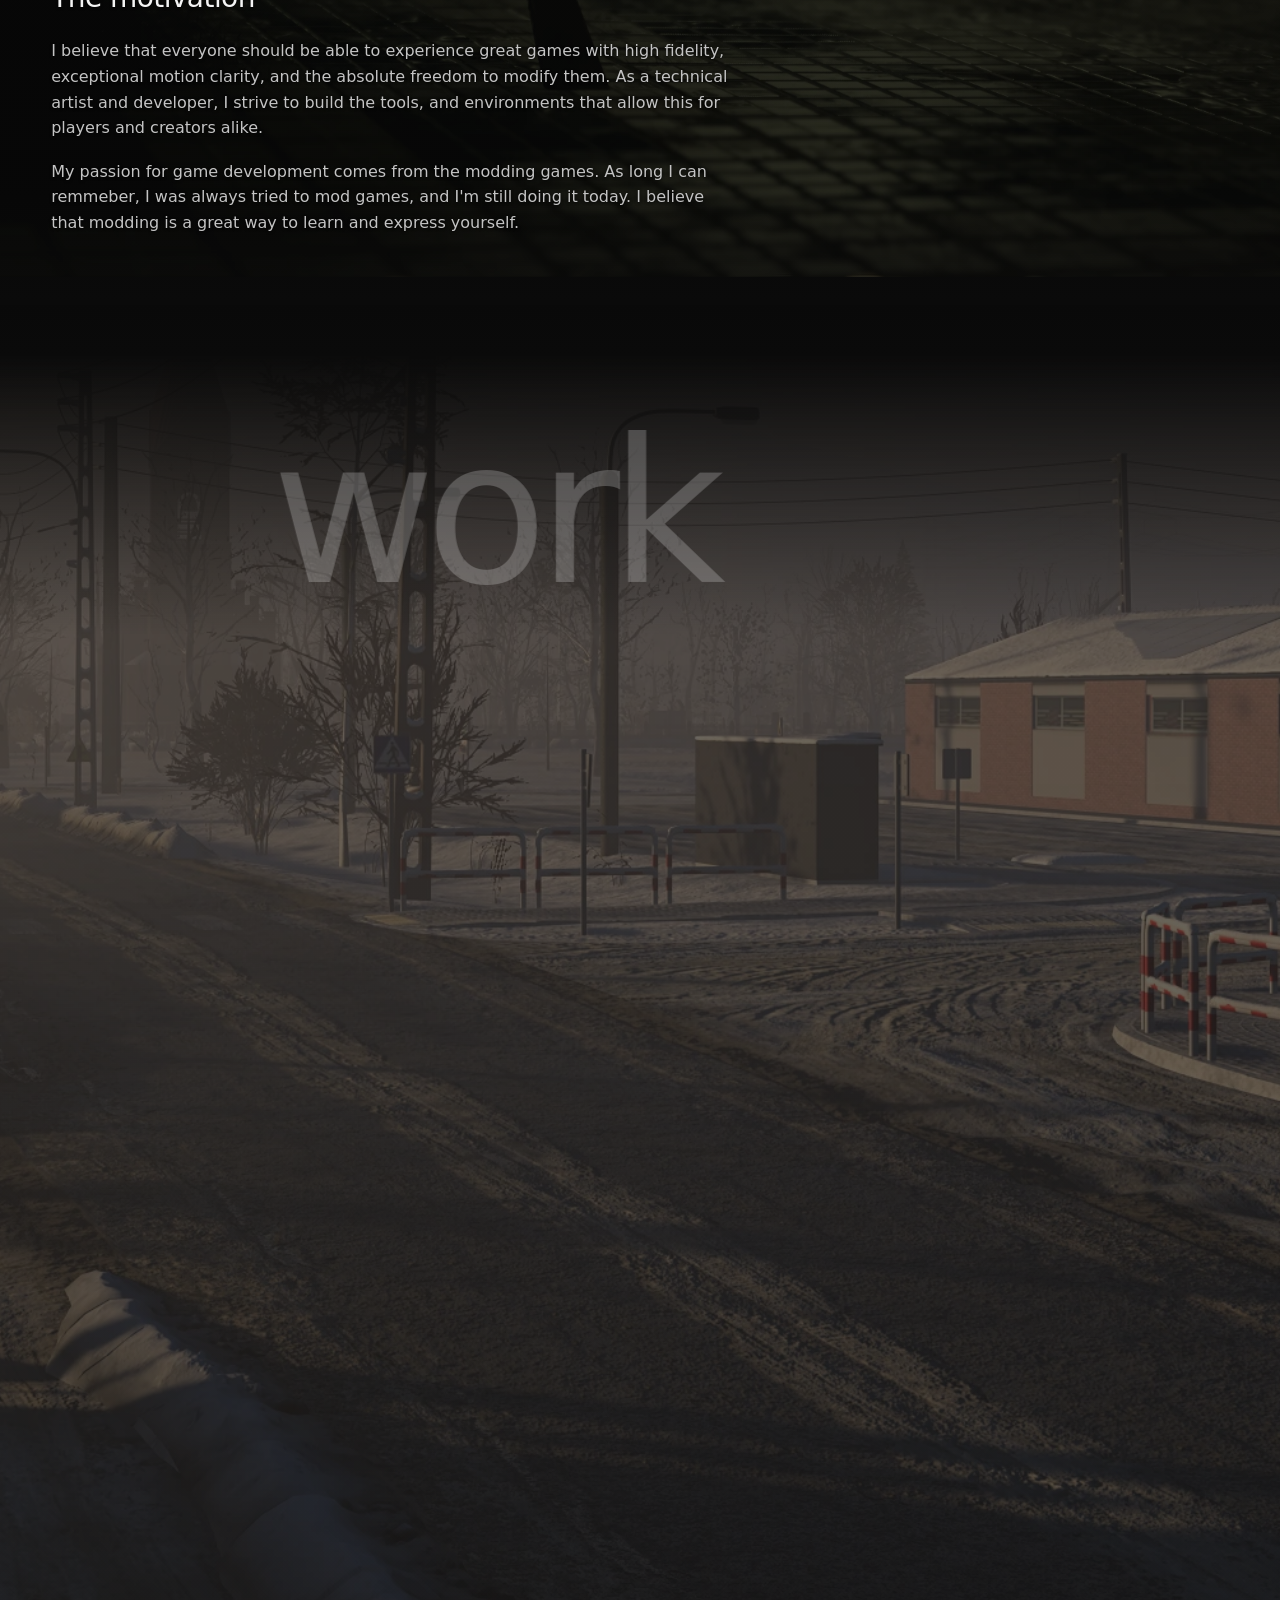
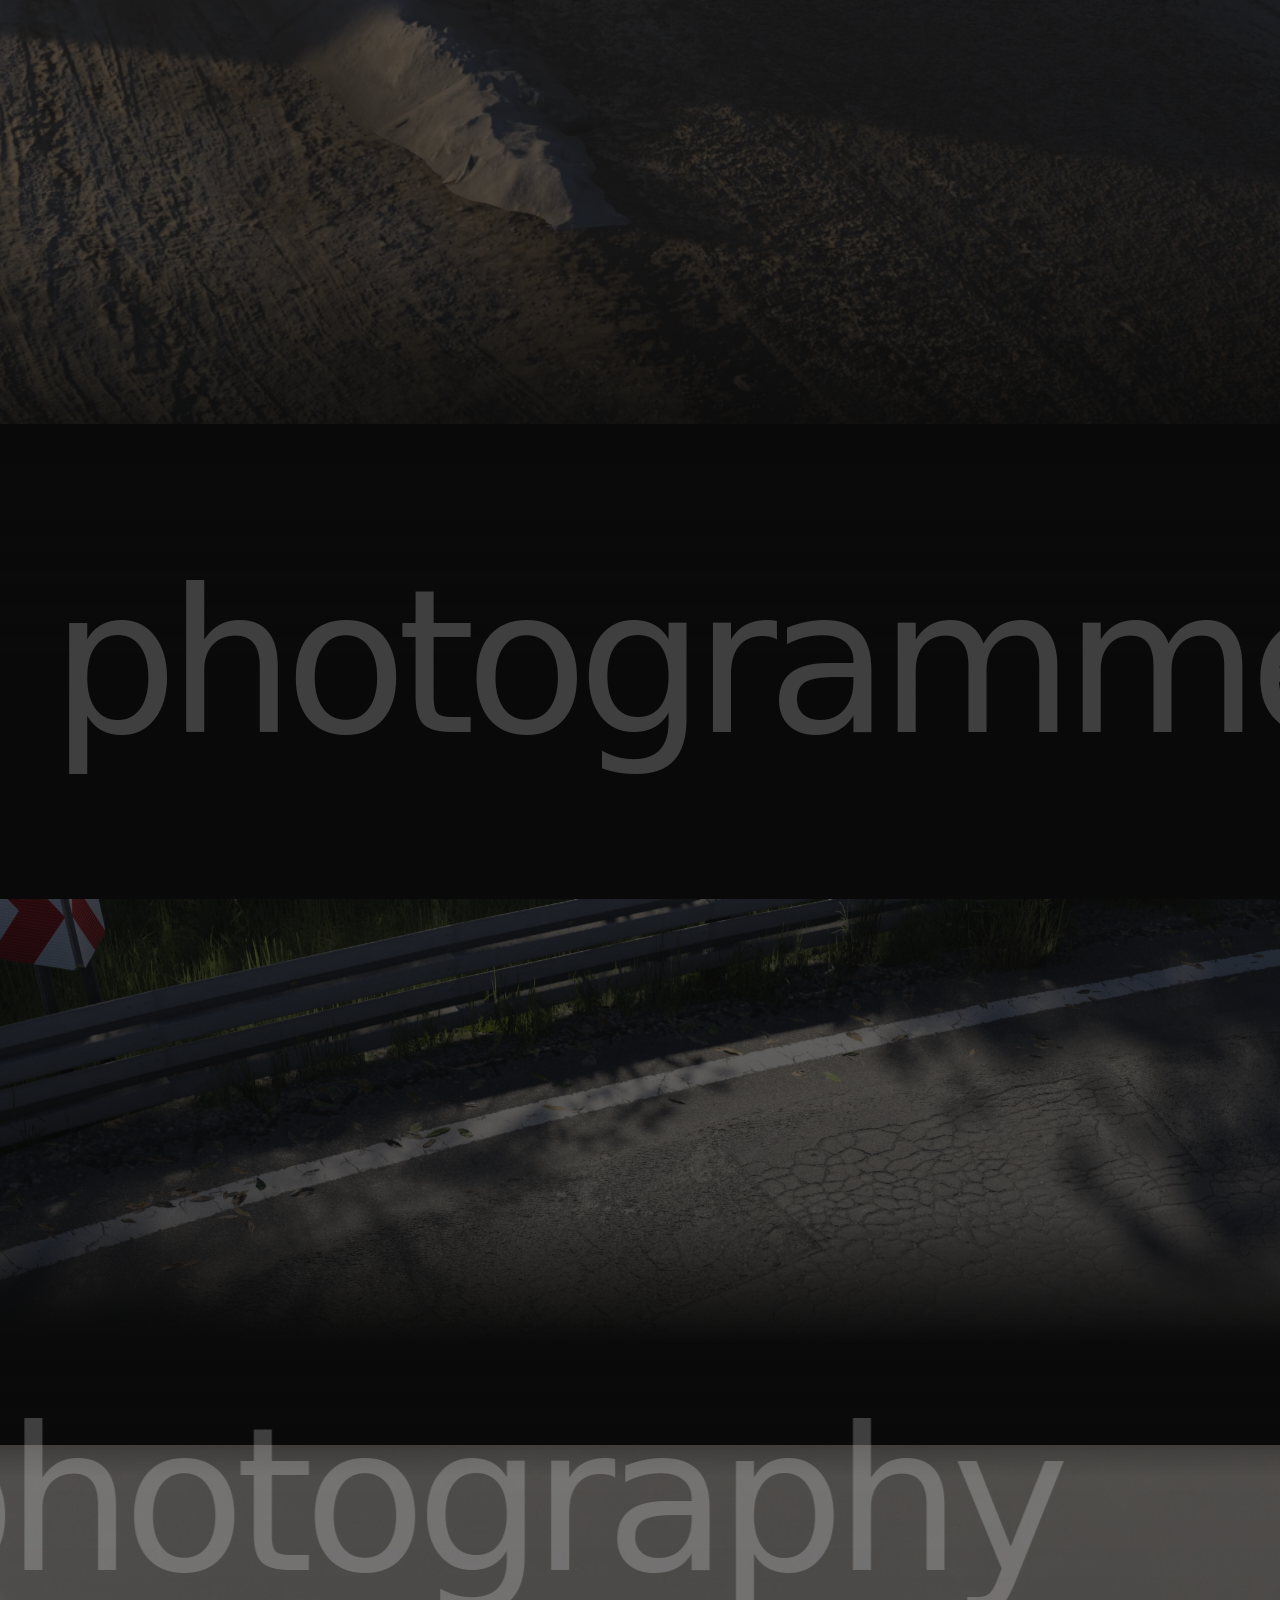
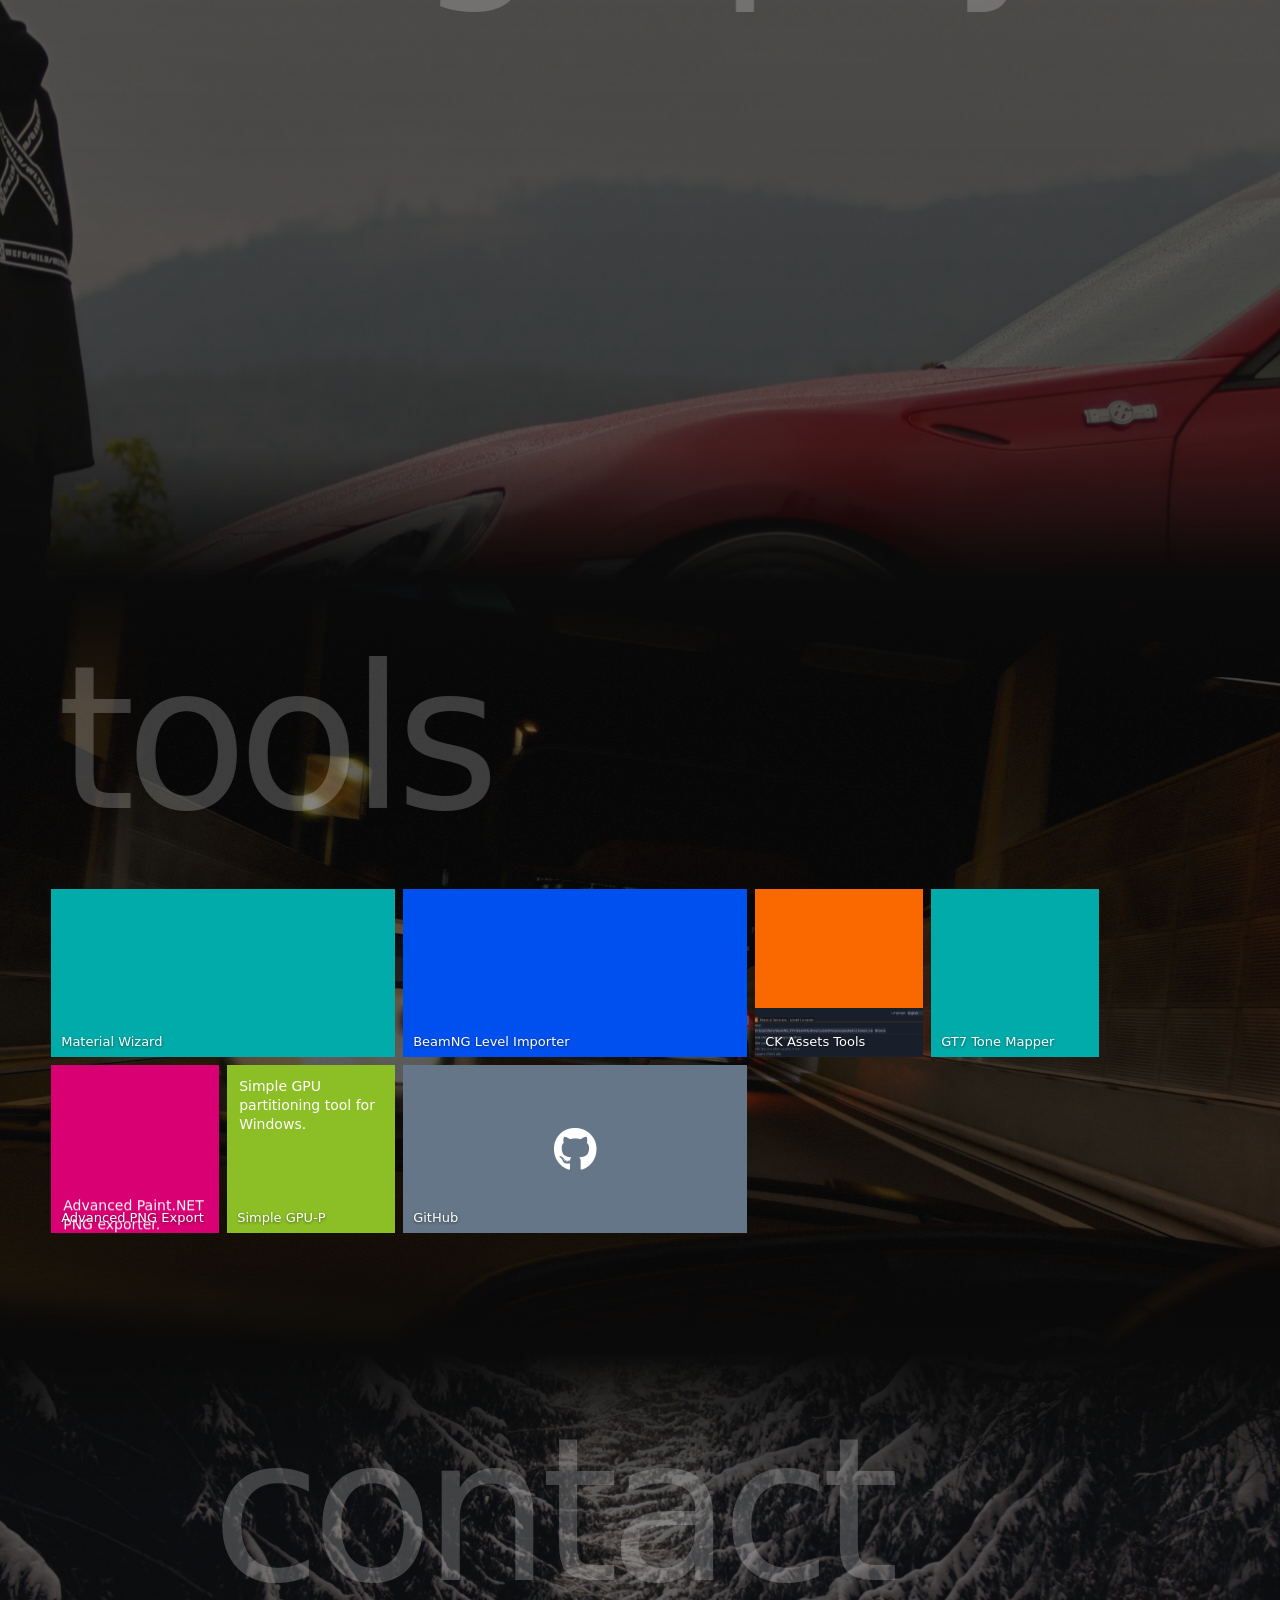
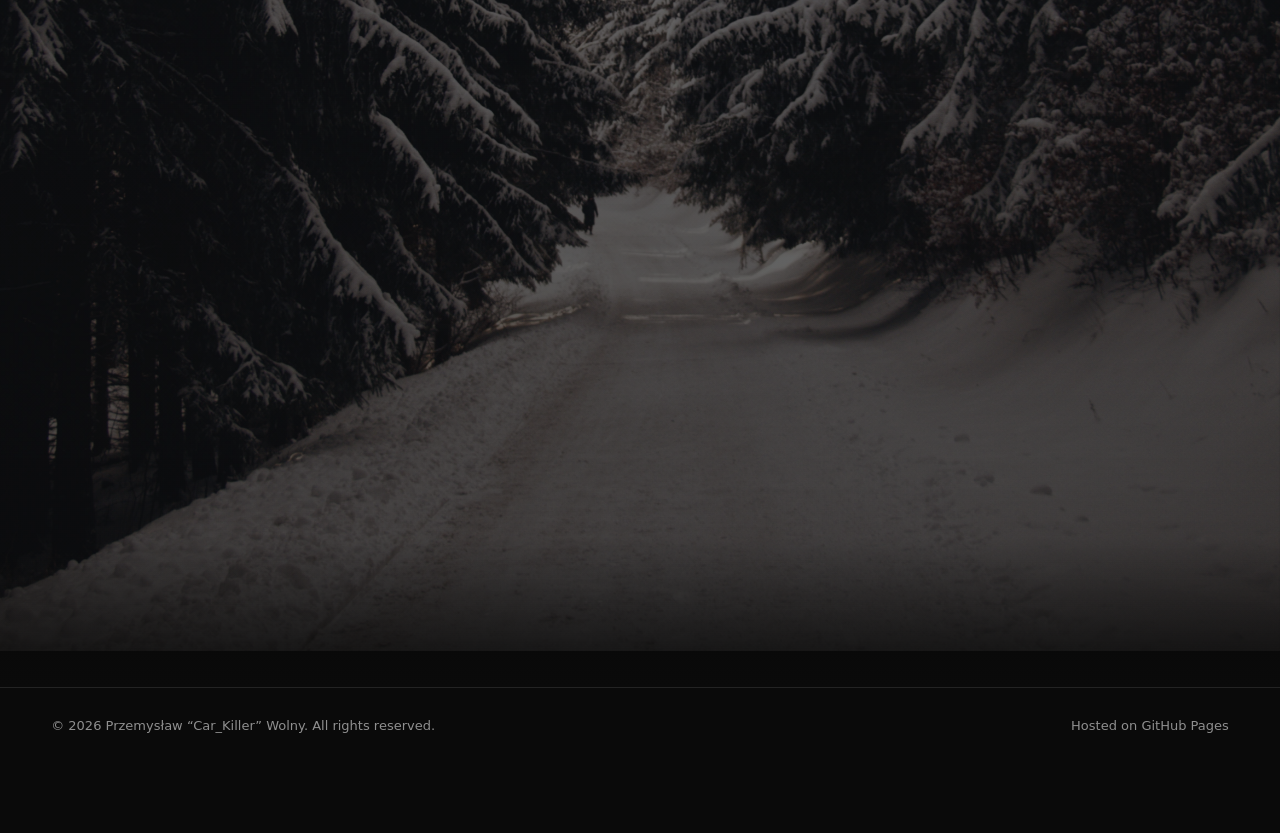
==== commit 0acd2606: "Update website" ====
--- a/index.html
+++ b/index.html
@@ -4,9 +4,20 @@
 <head>
   <meta charset="UTF-8">
   <meta name="viewport" content="width=device-width, initial-scale=1.0, viewport-fit=cover">
-  <meta name="theme-color" content="#0a0a0a">
+  <meta name="theme-color" content="#f15a22">
   <title>Car_Killer - Przemysław Wolny</title>
-  <link rel="icon" type="image/svg+xml" href="data:image/svg+xml,<svg xmlns='http://www.w3.org/2000/svg' viewBox='0 0 100 100'><rect fill='%23f15a22' width='100' height='100'/><text x='50' y='54' font-family='Segoe UI,sans-serif' font-size='52' font-weight='600' fill='%23fff' text-anchor='middle'>C/K</text></svg>">
+  <link rel="canonical" href="https://przemekwolw.github.io/">
+  <meta property="og:type" content="website">
+  <meta property="og:site_name" content="Car_Killer">
+  <meta property="og:url" content="https://przemekwolw.github.io/">
+  <meta property="og:title" content="Car_Killer - Przemysław Wolny">
+  <meta property="og:description" content="Technical Artist, QA and Modder. BeamNG.drive tools, environment art, photogrammetry and free web tools.">
+  <meta property="og:image" content="https://przemekwolw.github.io/images/og-home.jpg">
+  <meta property="og:image:width" content="1200">
+  <meta property="og:image:height" content="630">
+  <meta property="og:image:alt" content="Car_Killer, Przemysław Wolny: Technical Artist, QA and Modder">
+  <meta name="twitter:card" content="summary_large_image">
+  <link rel="icon" type="image/svg+xml" href="data:image/svg+xml,<svg xmlns='http://www.w3.org/2000/svg' viewBox='0 0 100 100'><rect fill='%23f15a22' width='100' height='100'/><text x='50' y='50' font-family='Segoe UI,sans-serif' font-size='56' font-weight='600' fill='%23fff' text-anchor='middle' dominant-baseline='central'>C/K</text></svg>">
   <meta name="description" content="Personal website of Car_Killer (C/K) - BeamNG.drive modder, developer, technical artist.">
   <script type="application/ld+json">
     {
--- a/style.css
+++ b/style.css
@@ -45,6 +45,11 @@
   --magenta: #d80073;
   --lime: #8cbf26;
   --steel: #647687;
+  --scroll-track: #1e1e1e;
+  --scroll-thumb: #4d4d4d;
+  --scroll-thumb-hover: #666666;
+  --scroll-thumb-press: #808080;
+  --scroll-button-hover: #2a2a2a;
   --pad: clamp(20px, 4vw, 56px);
   --font: "Site UI", system-ui, sans-serif;
   --ease: cubic-bezier(0.1, 0.9, 0.2, 1);
@@ -62,6 +67,11 @@
   --veil: 0.74;
   --veil-2: 0.82;
   --text-shadow: 0 0 6px rgba(255, 255, 255, 0.9);
+  --scroll-track: #f0f0f0;
+  --scroll-thumb: #cdcdcd;
+  --scroll-thumb-hover: #a6a6a6;
+  --scroll-thumb-press: #606060;
+  --scroll-button-hover: #dadada;
 }
 
 *,
@@ -82,6 +92,51 @@
   line-height: 1.6;
   background: var(--bg);
   overflow-x: hidden;
+}
+
+::-webkit-scrollbar { width: 17px; height: 17px; background: var(--scroll-track); }
+::-webkit-scrollbar-track,
+::-webkit-scrollbar-corner { background: var(--scroll-track); }
+::-webkit-scrollbar-thumb {
+  background: var(--scroll-thumb);
+  background-clip: padding-box;
+  border: 3px solid var(--scroll-track);
+  border-radius: 0;
+  min-height: 28px;
+}
+::-webkit-scrollbar-thumb:hover { background-color: var(--scroll-thumb-hover); }
+::-webkit-scrollbar-thumb:active { background-color: var(--scroll-thumb-press); }
+
+::-webkit-scrollbar-button:single-button {
+  display: block;
+  width: 17px;
+  height: 17px;
+  background-color: var(--scroll-track);
+  background-repeat: no-repeat;
+  background-position: center;
+}
+::-webkit-scrollbar-button:single-button:hover { background-color: var(--scroll-button-hover); }
+::-webkit-scrollbar-button:vertical:start:increment,
+::-webkit-scrollbar-button:vertical:end:decrement,
+::-webkit-scrollbar-button:horizontal:start:increment,
+::-webkit-scrollbar-button:horizontal:end:decrement { display: none; width: 0; height: 0; }
+
+::-webkit-scrollbar-button:single-button:vertical:decrement { background-image: url("data:image/svg+xml,<svg xmlns='http://www.w3.org/2000/svg' width='17' height='17'><polygon points='4,11 8.5,6 13,11' fill='%23999999'/></svg>"); }
+::-webkit-scrollbar-button:single-button:vertical:increment { background-image: url("data:image/svg+xml,<svg xmlns='http://www.w3.org/2000/svg' width='17' height='17'><polygon points='4,6 8.5,11 13,6' fill='%23999999'/></svg>"); }
+::-webkit-scrollbar-button:single-button:horizontal:decrement { background-image: url("data:image/svg+xml,<svg xmlns='http://www.w3.org/2000/svg' width='17' height='17'><polygon points='11,4 6,8.5 11,13' fill='%23999999'/></svg>"); }
+::-webkit-scrollbar-button:single-button:horizontal:increment { background-image: url("data:image/svg+xml,<svg xmlns='http://www.w3.org/2000/svg' width='17' height='17'><polygon points='6,4 11,8.5 6,13' fill='%23999999'/></svg>"); }
+
+[data-theme="light"]::-webkit-scrollbar-button:single-button:vertical:decrement,
+[data-theme="light"] ::-webkit-scrollbar-button:single-button:vertical:decrement { background-image: url("data:image/svg+xml,<svg xmlns='http://www.w3.org/2000/svg' width='17' height='17'><polygon points='4,11 8.5,6 13,11' fill='%23606060'/></svg>"); }
+[data-theme="light"]::-webkit-scrollbar-button:single-button:vertical:increment,
+[data-theme="light"] ::-webkit-scrollbar-button:single-button:vertical:increment { background-image: url("data:image/svg+xml,<svg xmlns='http://www.w3.org/2000/svg' width='17' height='17'><polygon points='4,6 8.5,11 13,6' fill='%23606060'/></svg>"); }
+[data-theme="light"]::-webkit-scrollbar-button:single-button:horizontal:decrement,
+[data-theme="light"] ::-webkit-scrollbar-button:single-button:horizontal:decrement { background-image: url("data:image/svg+xml,<svg xmlns='http://www.w3.org/2000/svg' width='17' height='17'><polygon points='11,4 6,8.5 11,13' fill='%23606060'/></svg>"); }
+[data-theme="light"]::-webkit-scrollbar-button:single-button:horizontal:increment,
+[data-theme="light"] ::-webkit-scrollbar-button:single-button:horizontal:increment { background-image: url("data:image/svg+xml,<svg xmlns='http://www.w3.org/2000/svg' width='17' height='17'><polygon points='6,4 11,8.5 6,13' fill='%23606060'/></svg>"); }
+
+@supports not selector(::-webkit-scrollbar) {
+  * { scrollbar-width: auto; scrollbar-color: var(--scroll-thumb) var(--scroll-track); }
 }
 
 img { display: block; max-width: 100%; }
@@ -114,7 +169,7 @@
   letter-spacing: 0.18em;
 }
 
-.nav-links { display: flex; gap: 20px; }
+.nav-links { display: flex; align-items: center; gap: 20px; }
 
 .nav-links a,
 .theme-toggle {
@@ -128,11 +183,19 @@
 .theme-toggle:hover { opacity: 0.85; }
 
 .theme-toggle {
-  border: 0;
+  width: 28px;
+  height: 28px;
+  display: inline-grid;
+  place-items: center;
+  border: 2px solid currentColor;
+  border-radius: 50%;
   background: none;
   color: inherit;
+  font-size: 12px;
   cursor: pointer;
 }
+
+.theme-toggle:active { background: var(--text); color: var(--bg); }
 
 .nav-links a.is-active {
   opacity: 1;
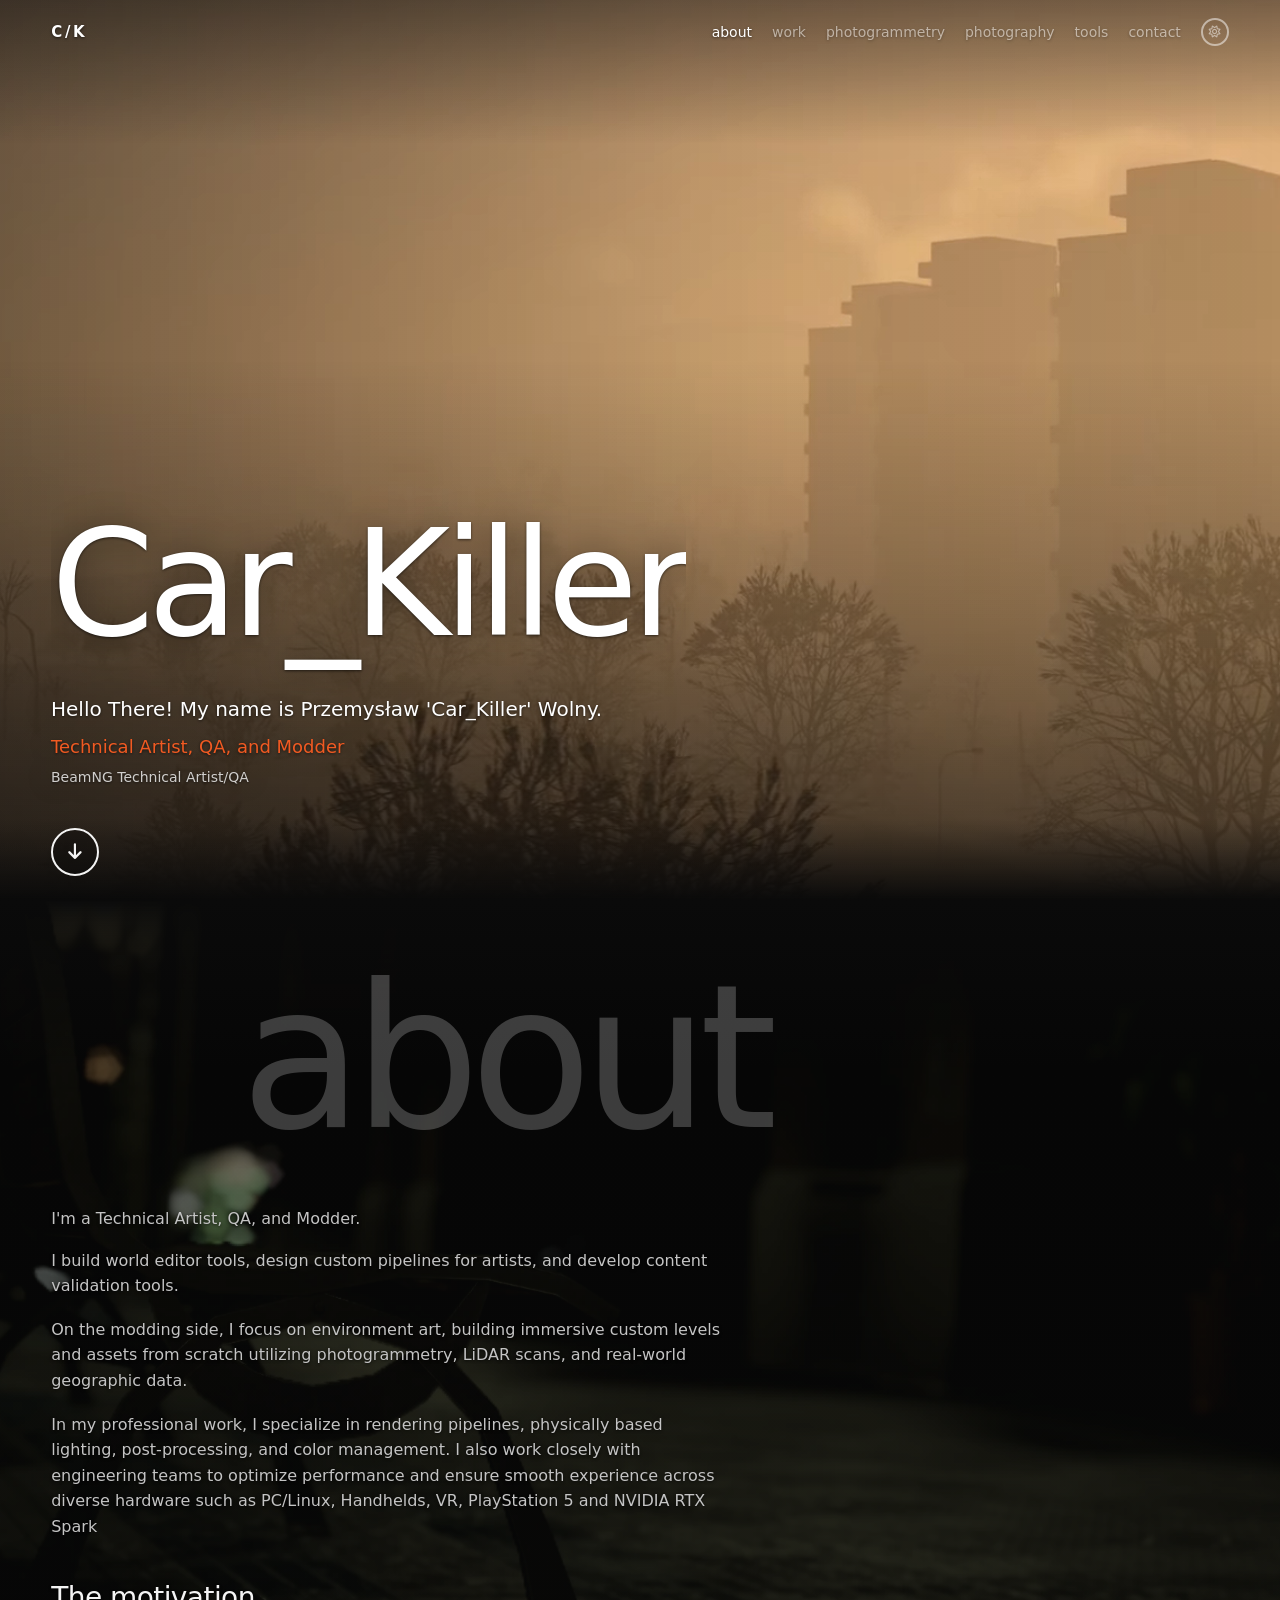
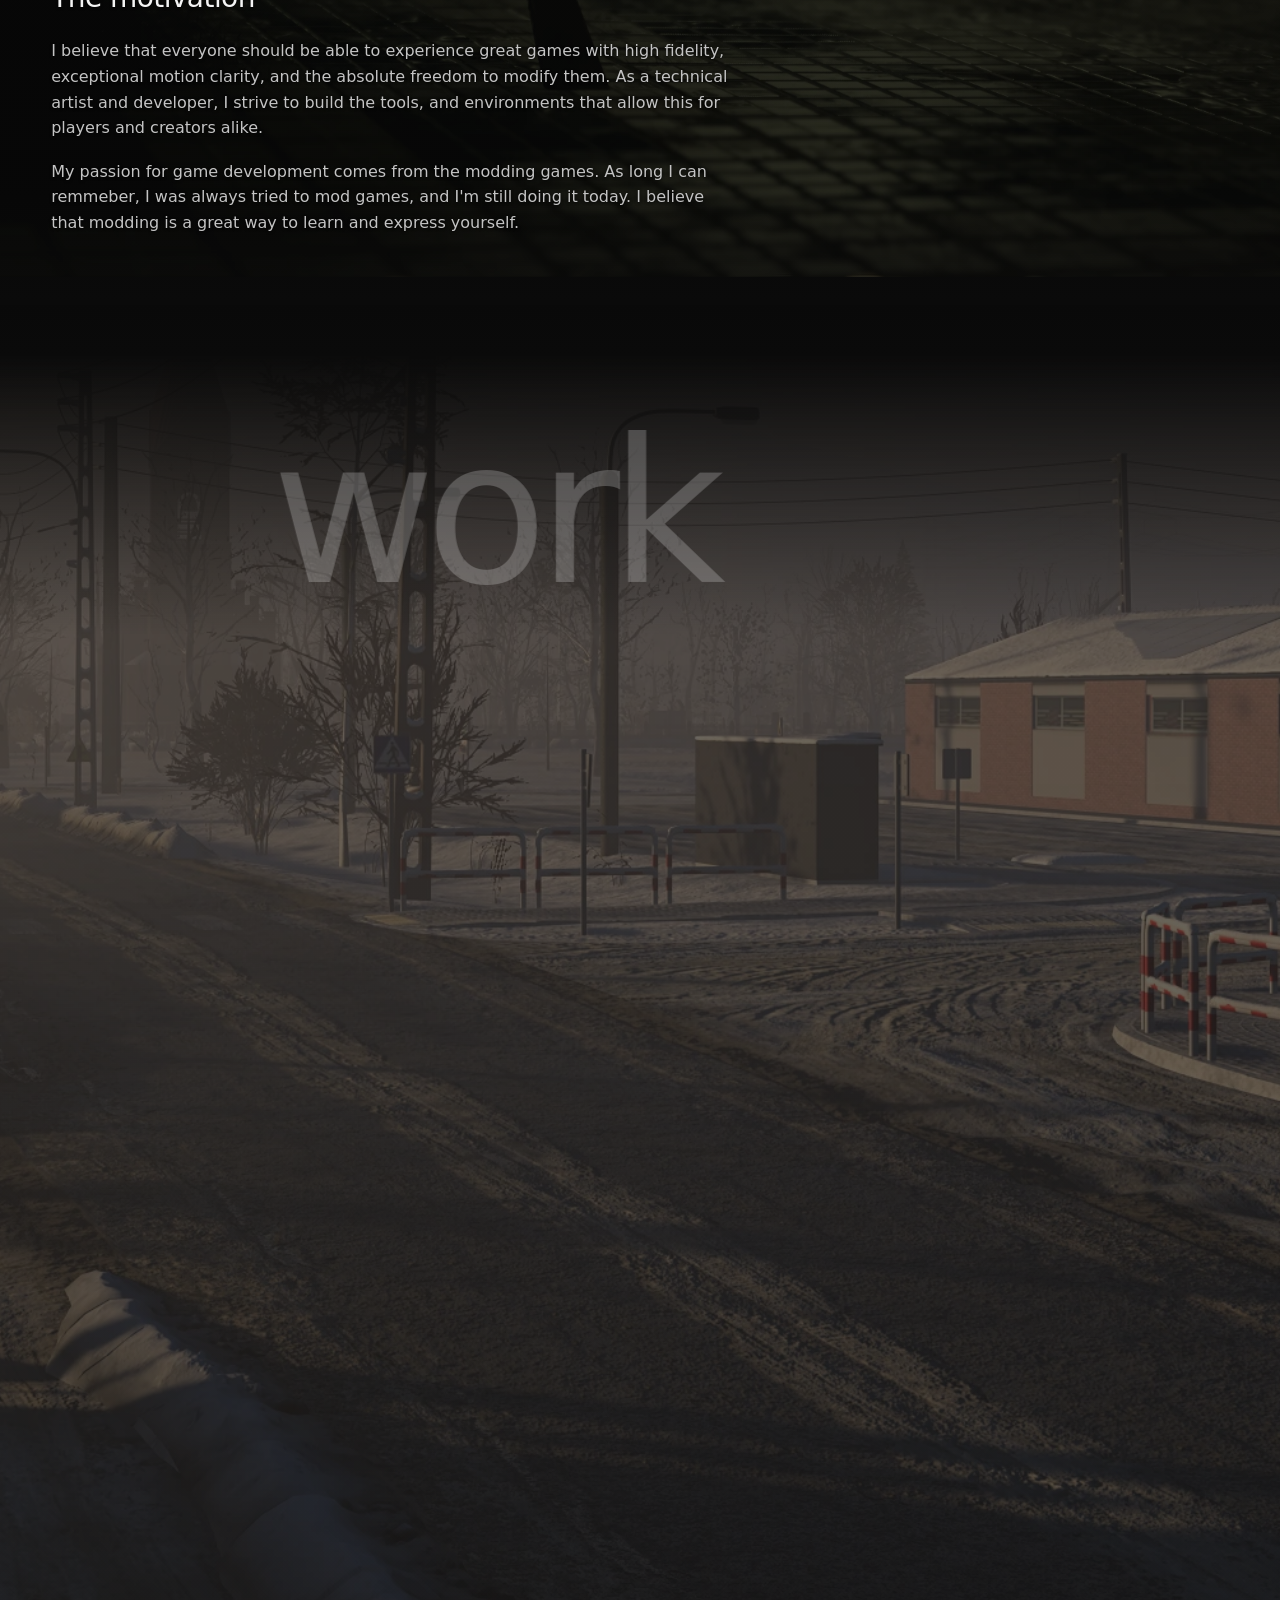
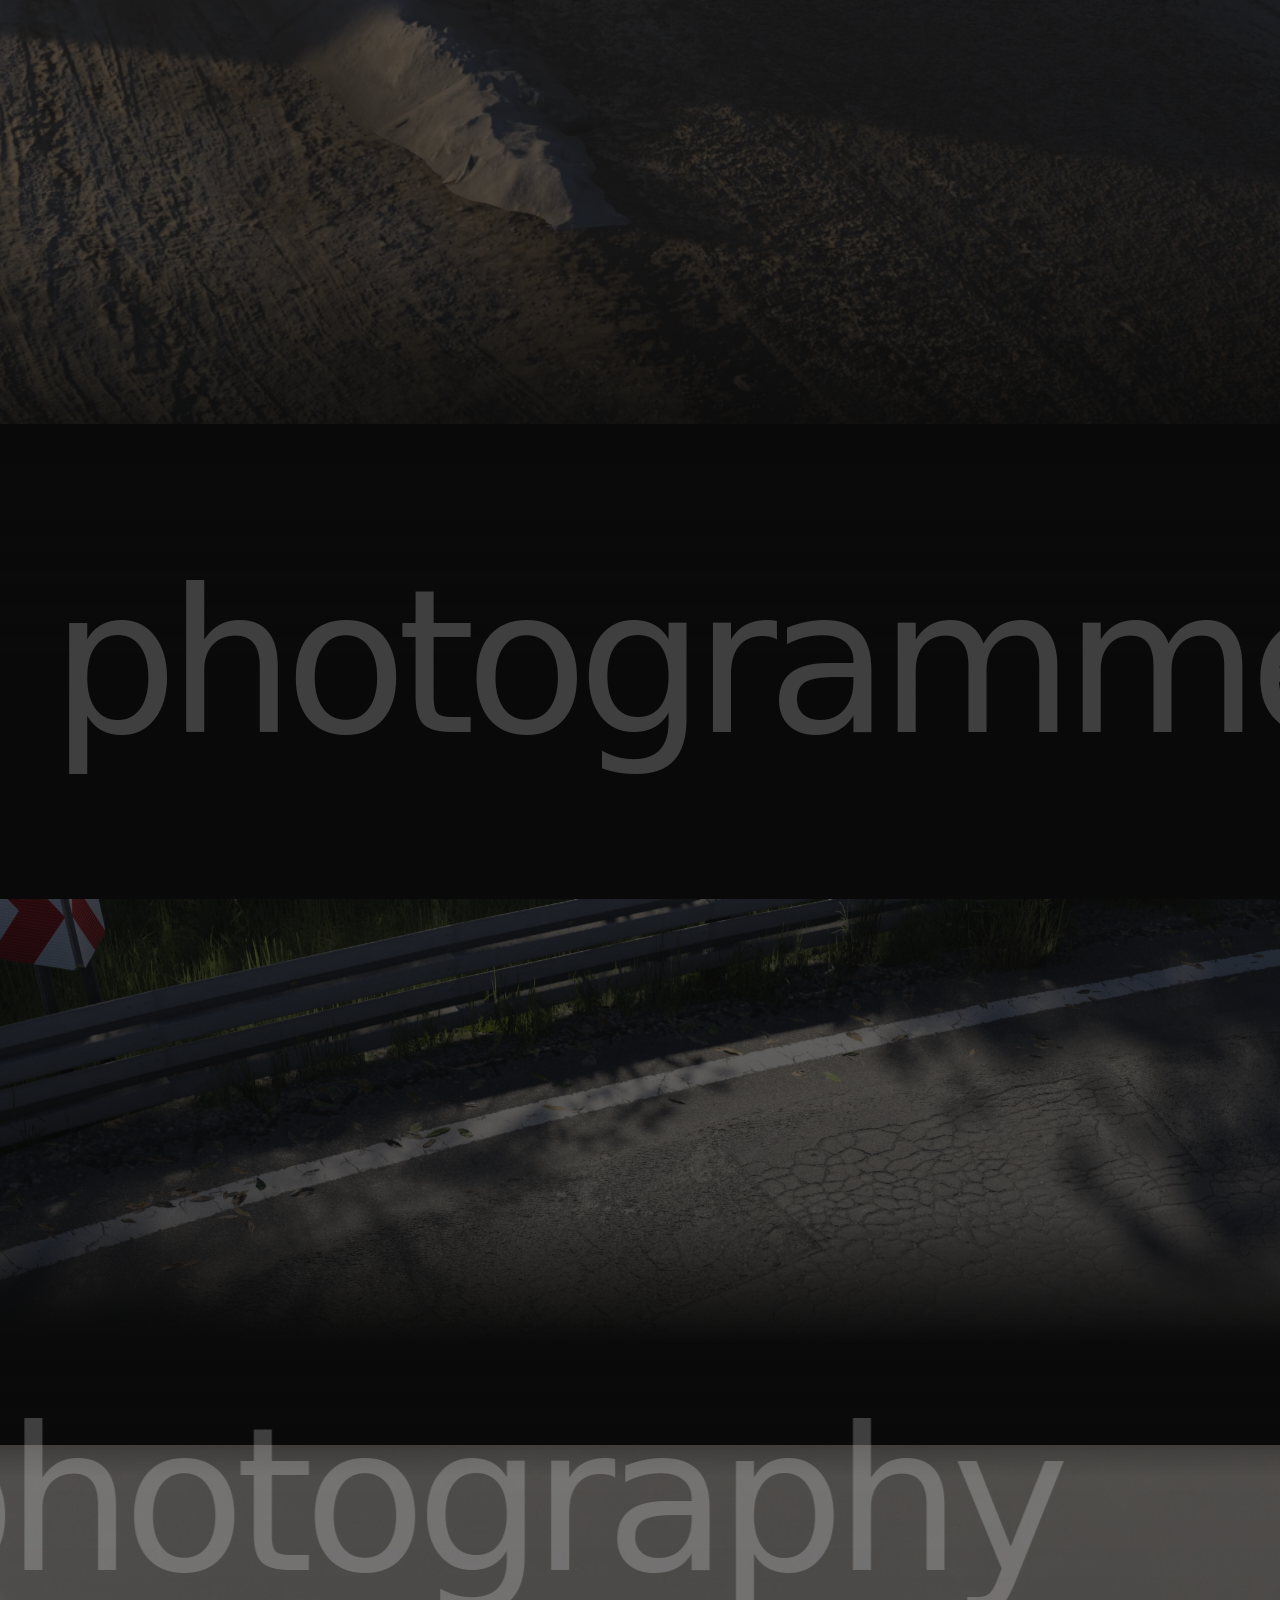
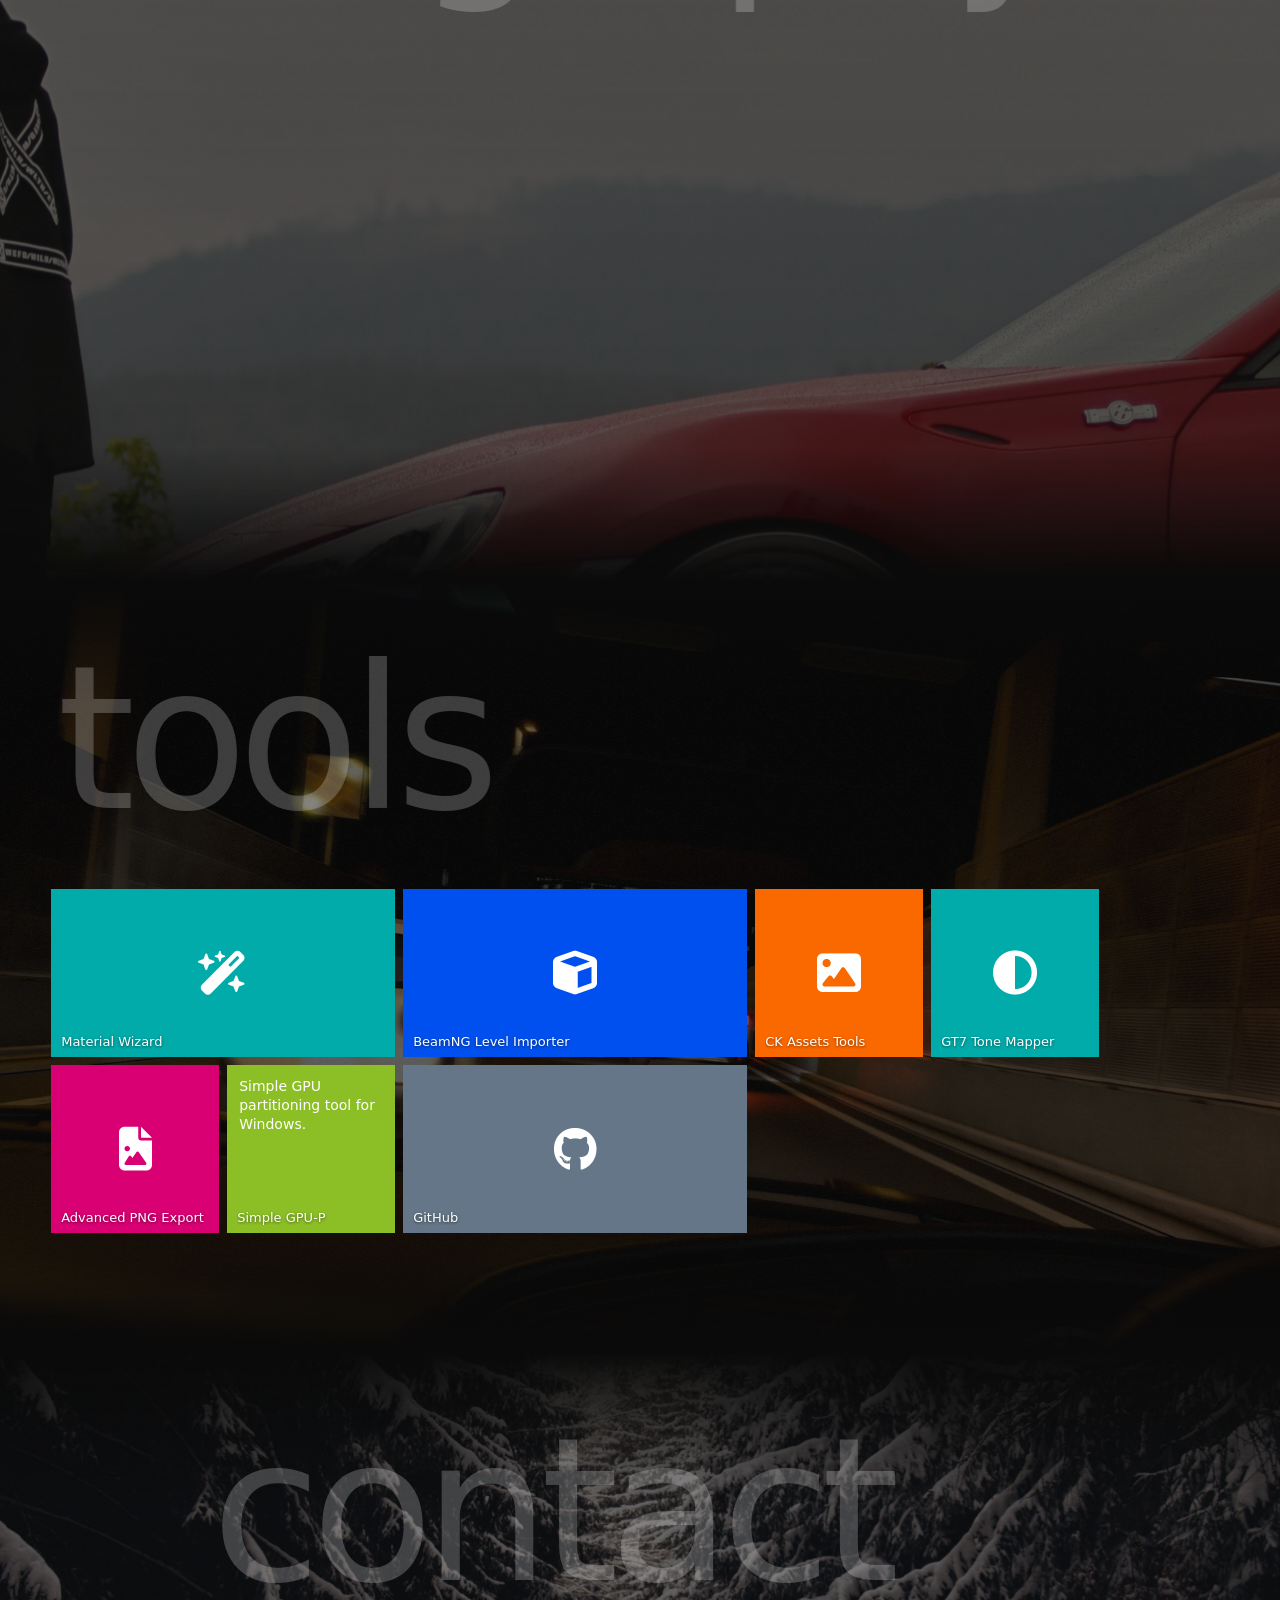
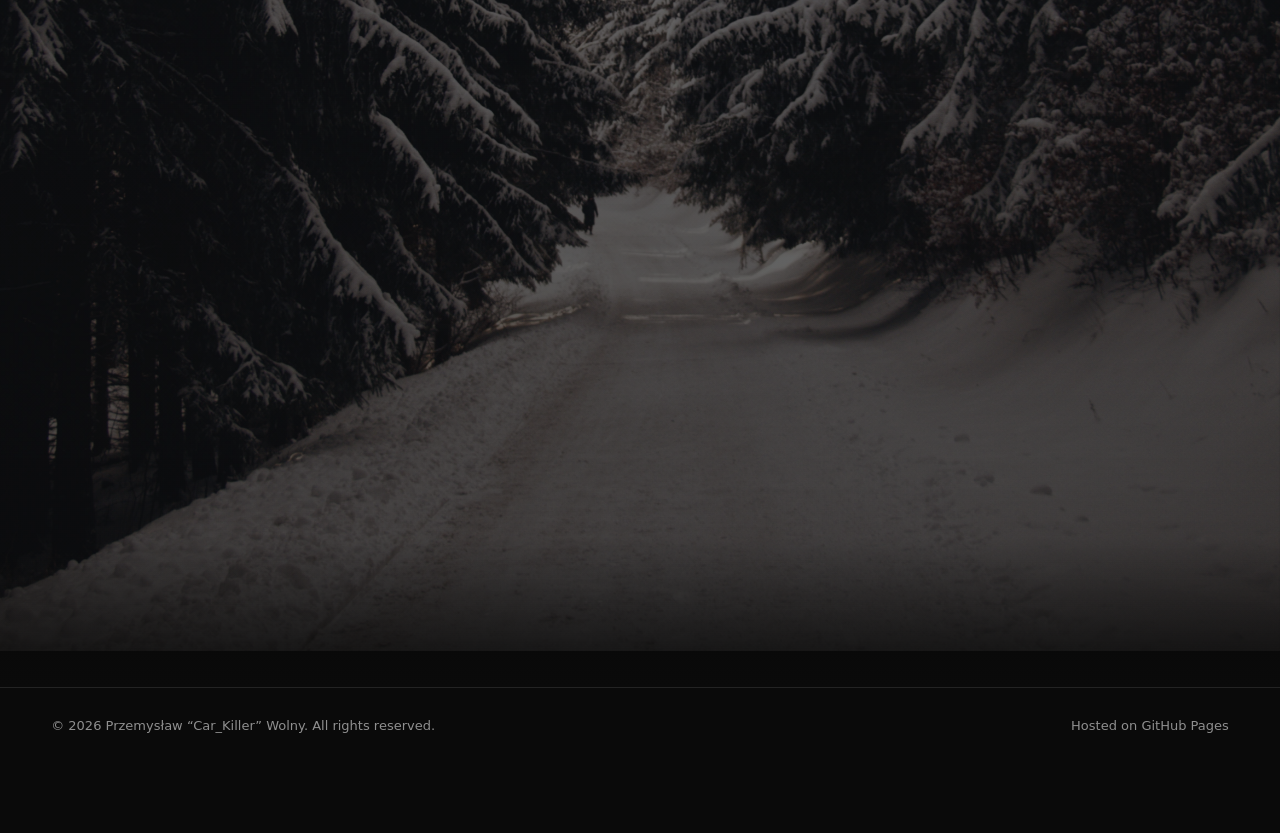
==== commit e64113dc: "Update website" ====
--- a/index.html
+++ b/index.html
@@ -5,12 +5,13 @@
   <meta charset="UTF-8">
   <meta name="viewport" content="width=device-width, initial-scale=1.0, viewport-fit=cover">
   <meta name="theme-color" content="#f15a22">
-  <title>Car_Killer - Przemysław Wolny</title>
+  <title>Car_Killer - Przemysław Wolny | BeamNG technical artist and modder</title>
   <link rel="canonical" href="https://przemekwolw.github.io/">
   <meta property="og:type" content="website">
   <meta property="og:site_name" content="Car_Killer">
   <meta property="og:url" content="https://przemekwolw.github.io/">
-  <meta property="og:title" content="Car_Killer - Przemysław Wolny">
+  <meta property="og:title" content="Car_Killer - Przemysław Wolny | BeamNG technical artist and modder">
+  <meta property="og:locale" content="en_US">
   <meta property="og:description" content="Technical Artist, QA and Modder. BeamNG.drive tools, environment art, photogrammetry and free web tools.">
   <meta property="og:image" content="https://przemekwolw.github.io/images/og-home.jpg">
   <meta property="og:image:width" content="1200">
@@ -18,15 +19,38 @@
   <meta property="og:image:alt" content="Car_Killer, Przemysław Wolny: Technical Artist, QA and Modder">
   <meta name="twitter:card" content="summary_large_image">
   <link rel="icon" type="image/svg+xml" href="data:image/svg+xml,<svg xmlns='http://www.w3.org/2000/svg' viewBox='0 0 100 100'><rect fill='%23f15a22' width='100' height='100'/><text x='50' y='50' font-family='Segoe UI,sans-serif' font-size='56' font-weight='600' fill='%23fff' text-anchor='middle' dominant-baseline='central'>C/K</text></svg>">
-  <meta name="description" content="Personal website of Car_Killer (C/K) - BeamNG.drive modder, developer, technical artist.">
+  <meta name="description" content="Car_Killer (Przemysław Wolny): technical artist, QA and modder at BeamNG. BeamNG.drive mods, environment art, photogrammetry and free web tools like Material Wizard.">
+  <meta name="robots" content="index, follow, max-image-preview:large">
+  <meta name="author" content="Przemysław Wolny">
   <script type="application/ld+json">
     {
-      "@context": "http://schema.org",
-      "@type": "WebSite",
-      "url": "https://przemekwolw.github.io/",
-      "name": "przemekwolw.github.io",
-      "headline": "Car_Killer (C/K) Portfolio",
-      "author": { "@type": "Person", "name": "Car_Killer" }
+      "@context": "https://schema.org",
+      "@graph": [
+        {
+          "@type": "WebSite",
+          "@id": "https://przemekwolw.github.io/#website",
+          "url": "https://przemekwolw.github.io/",
+          "name": "Car_Killer",
+          "inLanguage": "en",
+          "author": { "@id": "https://przemekwolw.github.io/#person" }
+        },
+        {
+          "@type": "Person",
+          "@id": "https://przemekwolw.github.io/#person",
+          "name": "Przemysław Wolny",
+          "alternateName": ["Car_Killer", "C/K"],
+          "jobTitle": "Technical Artist",
+          "worksFor": { "@type": "Organization", "name": "BeamNG GmbH", "url": "https://www.beamng.gmbh/" },
+          "url": "https://przemekwolw.github.io/",
+          "sameAs": [
+            "https://github.com/PrzemekWolw",
+            "https://www.youtube.com/carkiller",
+            "https://www.beamng.com/resources/authors/car_killer.27522/",
+            "https://steamcommunity.com/id/przemekwolw",
+            "https://www.instagram.com/przem.wolny/"
+          ]
+        }
+      ]
     }
   </script>
   <link rel="stylesheet" href="https://cdnjs.cloudflare.com/ajax/libs/font-awesome/6.4.0/css/all.min.css">
